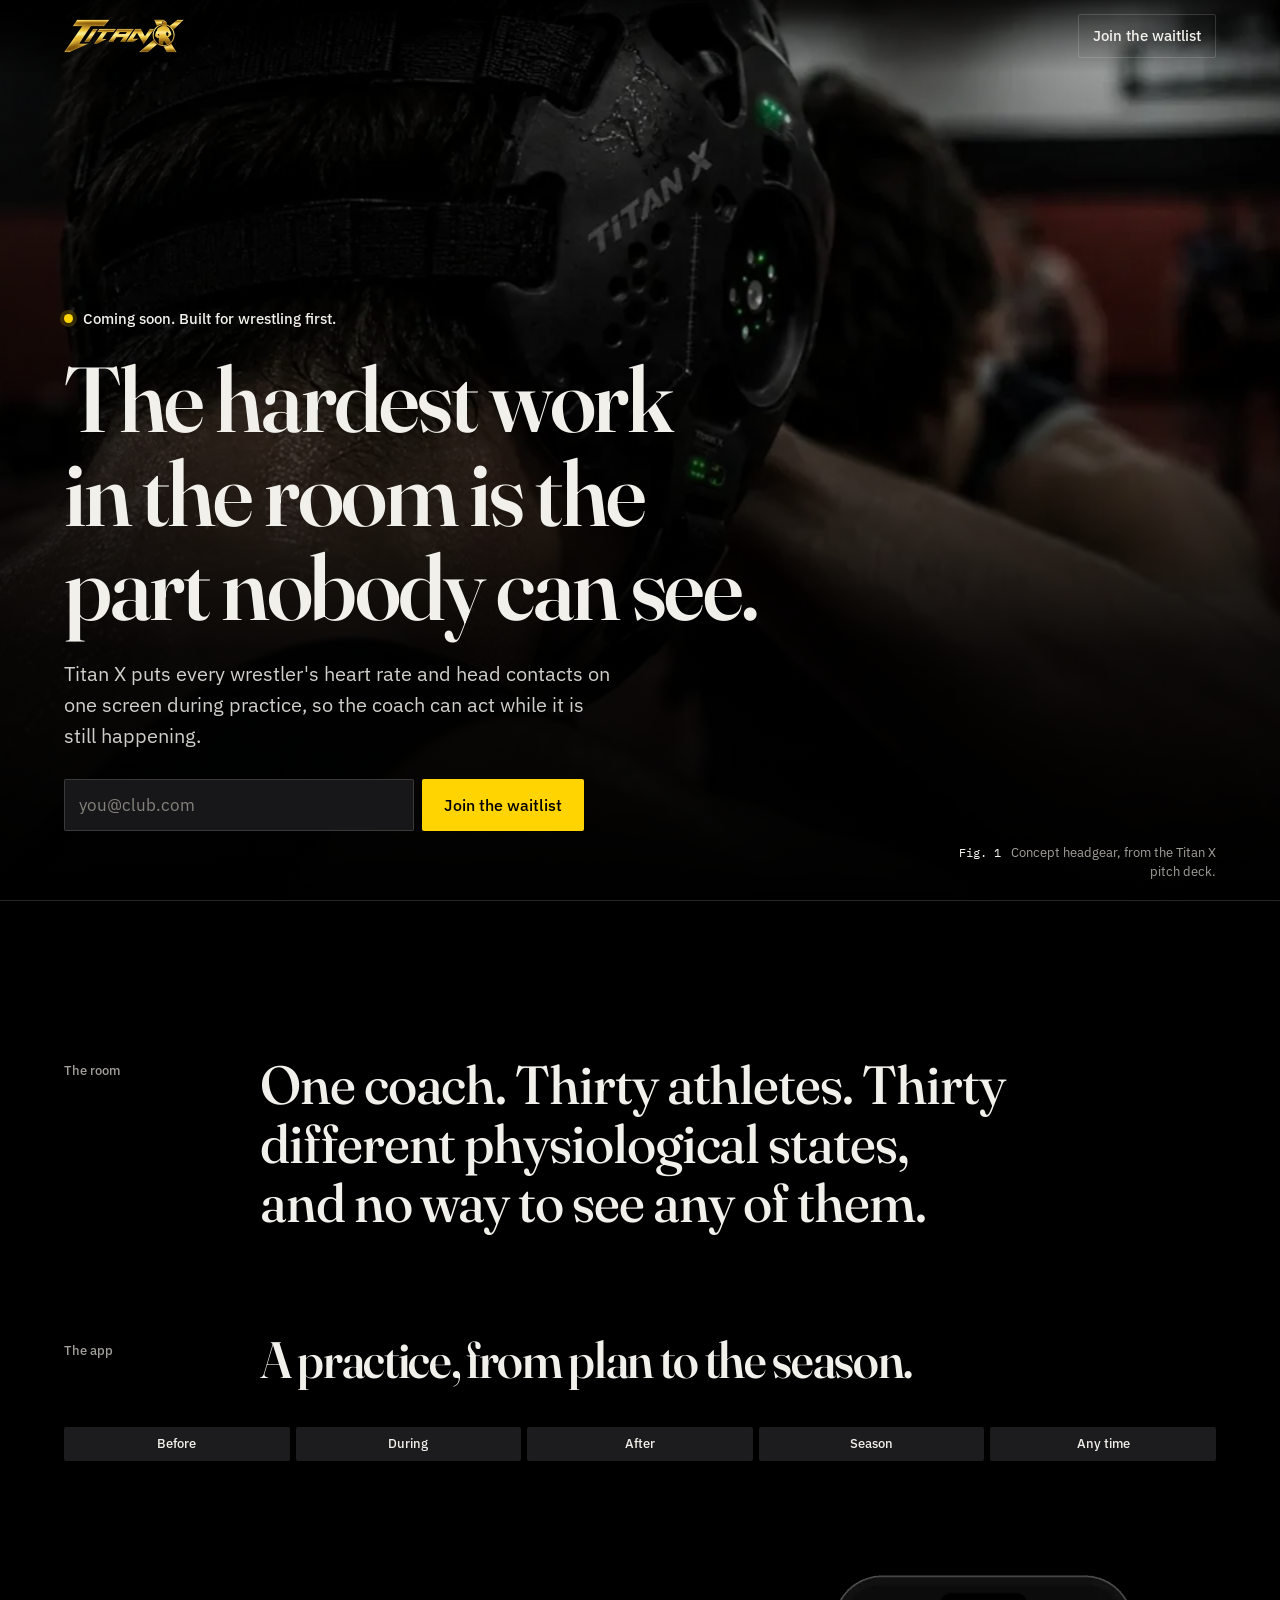
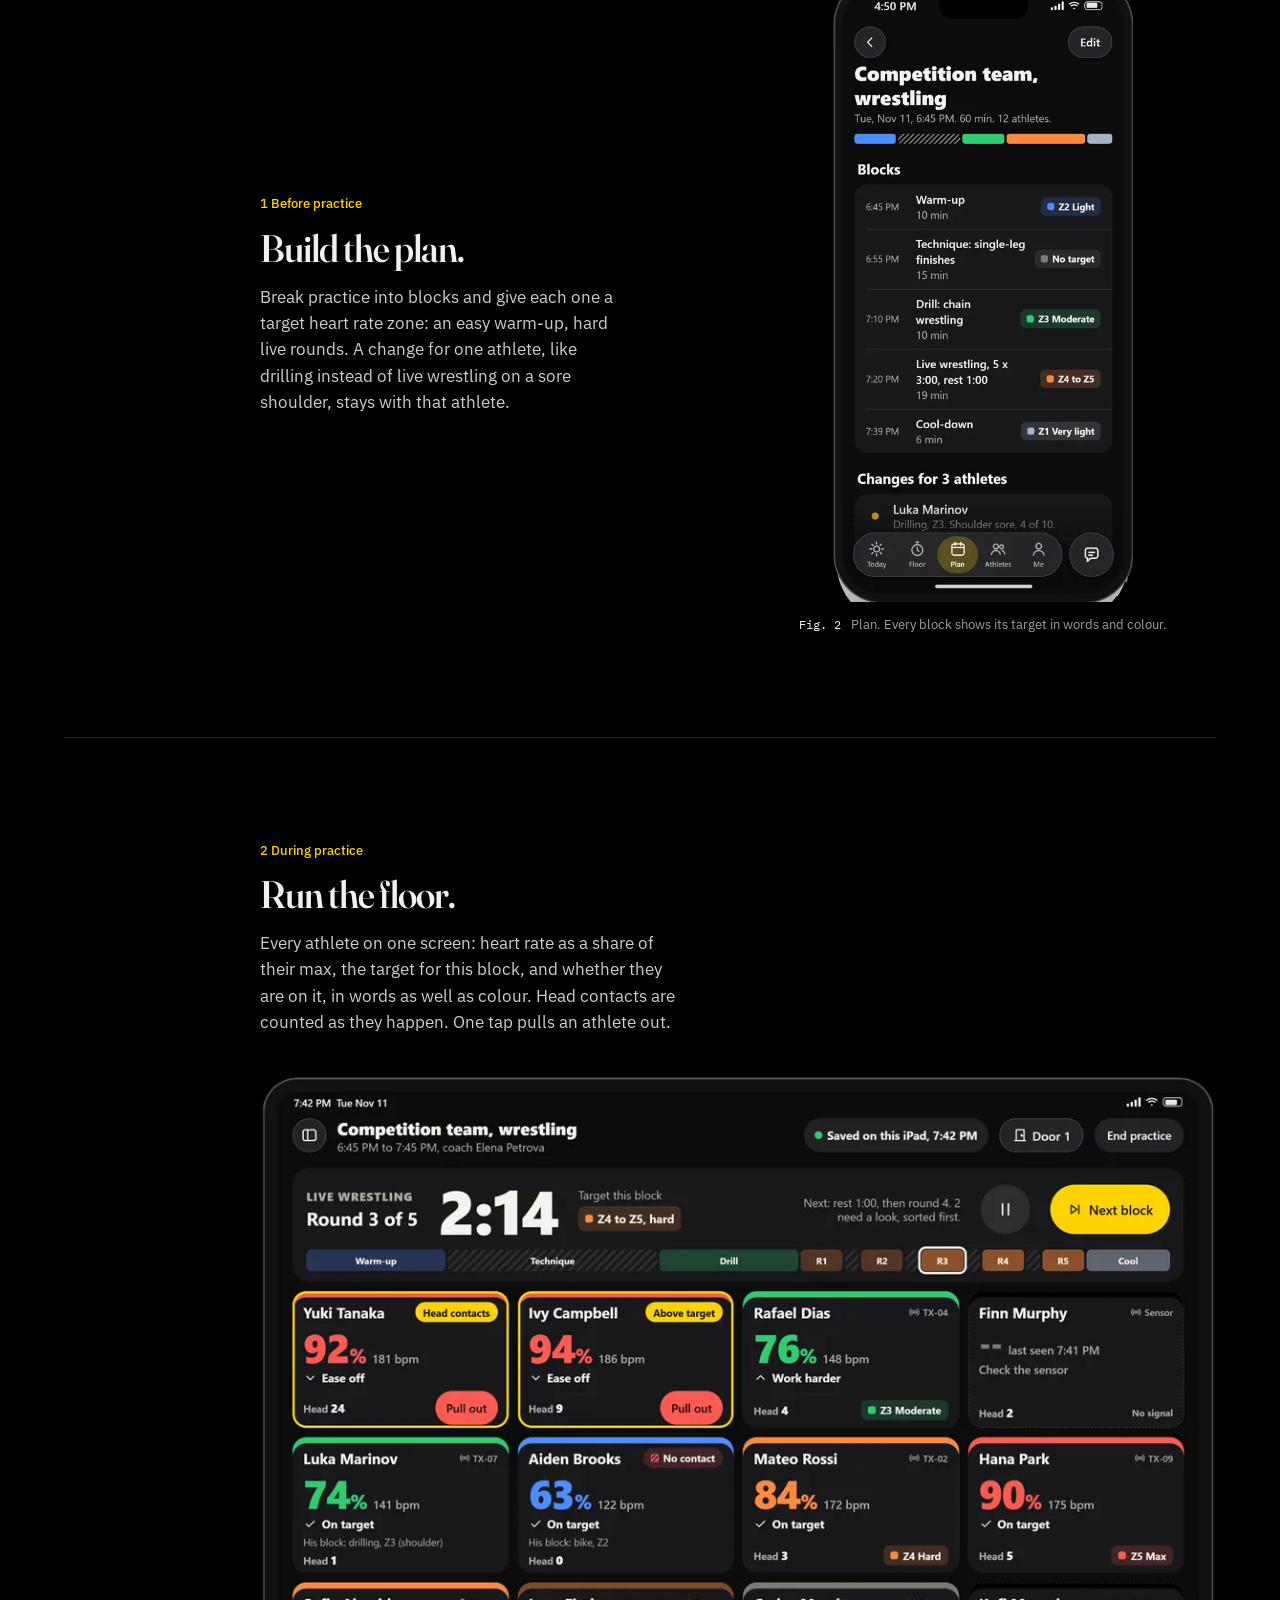
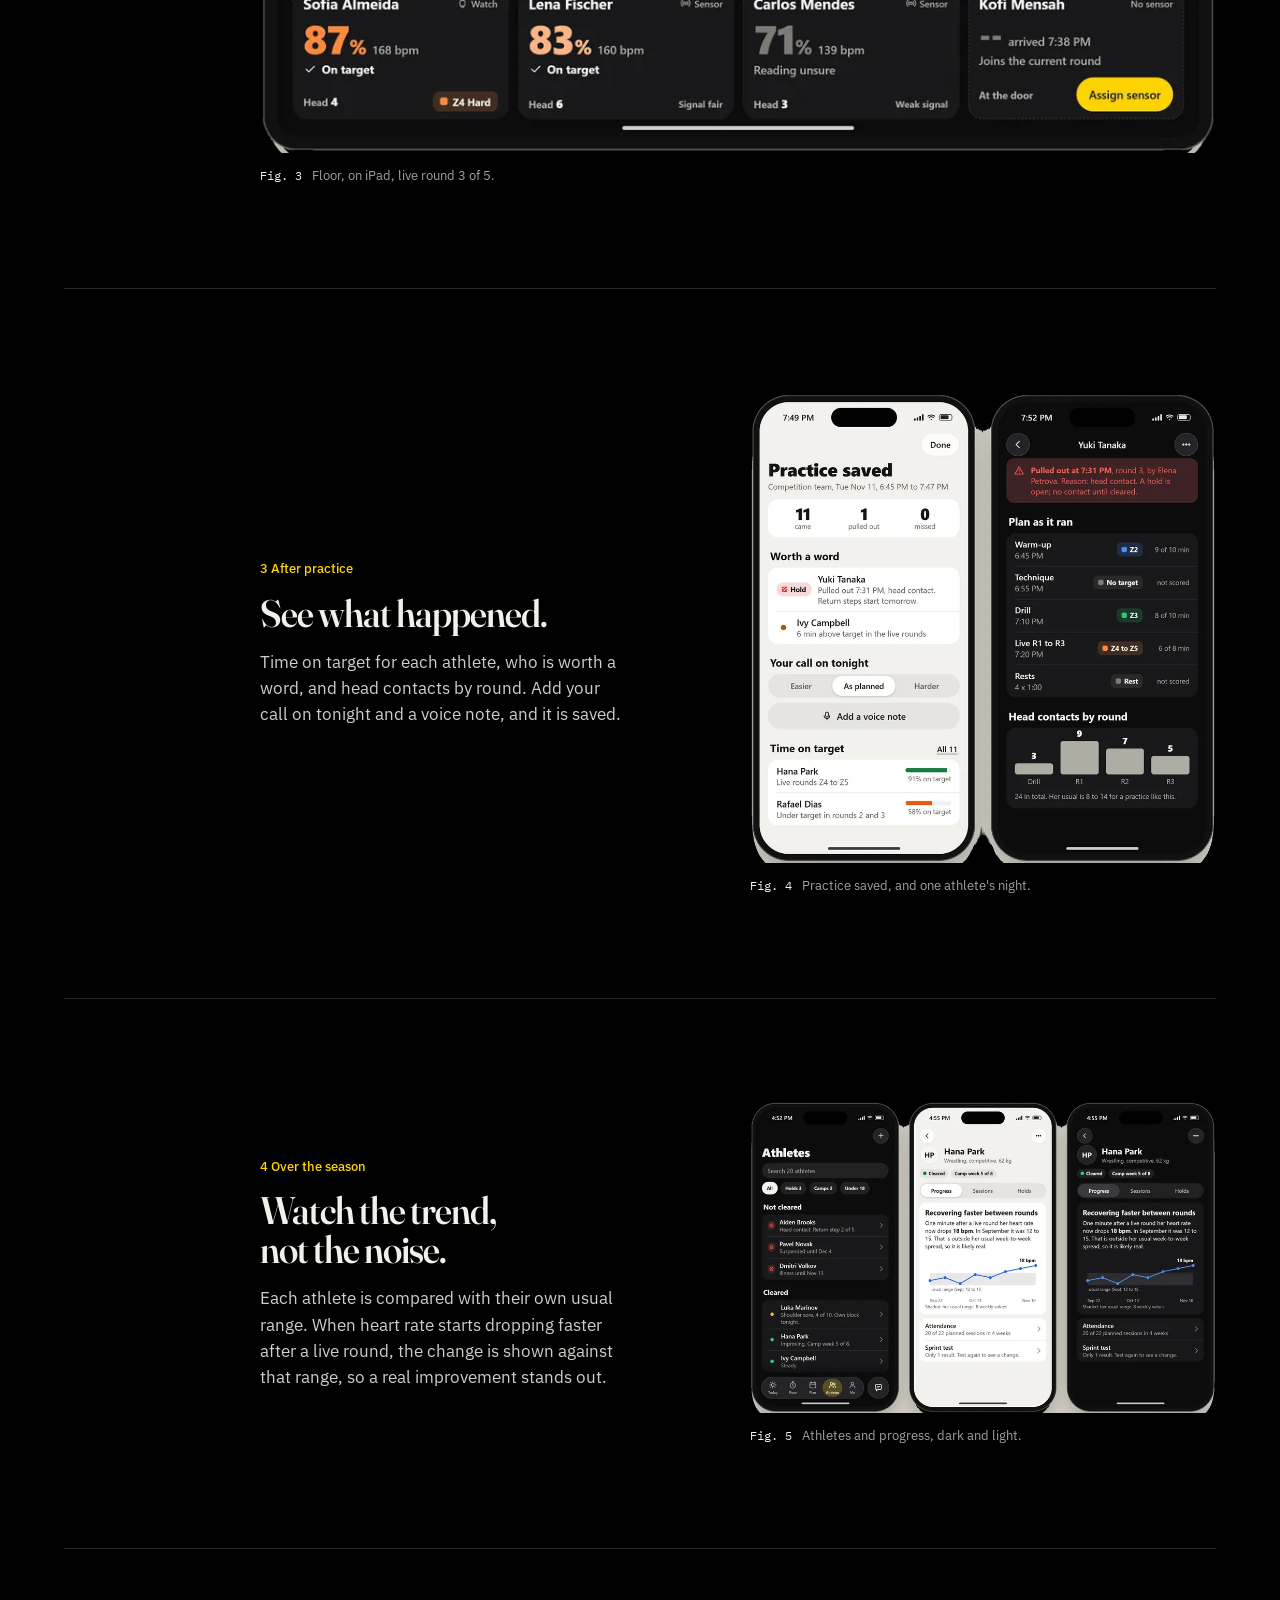
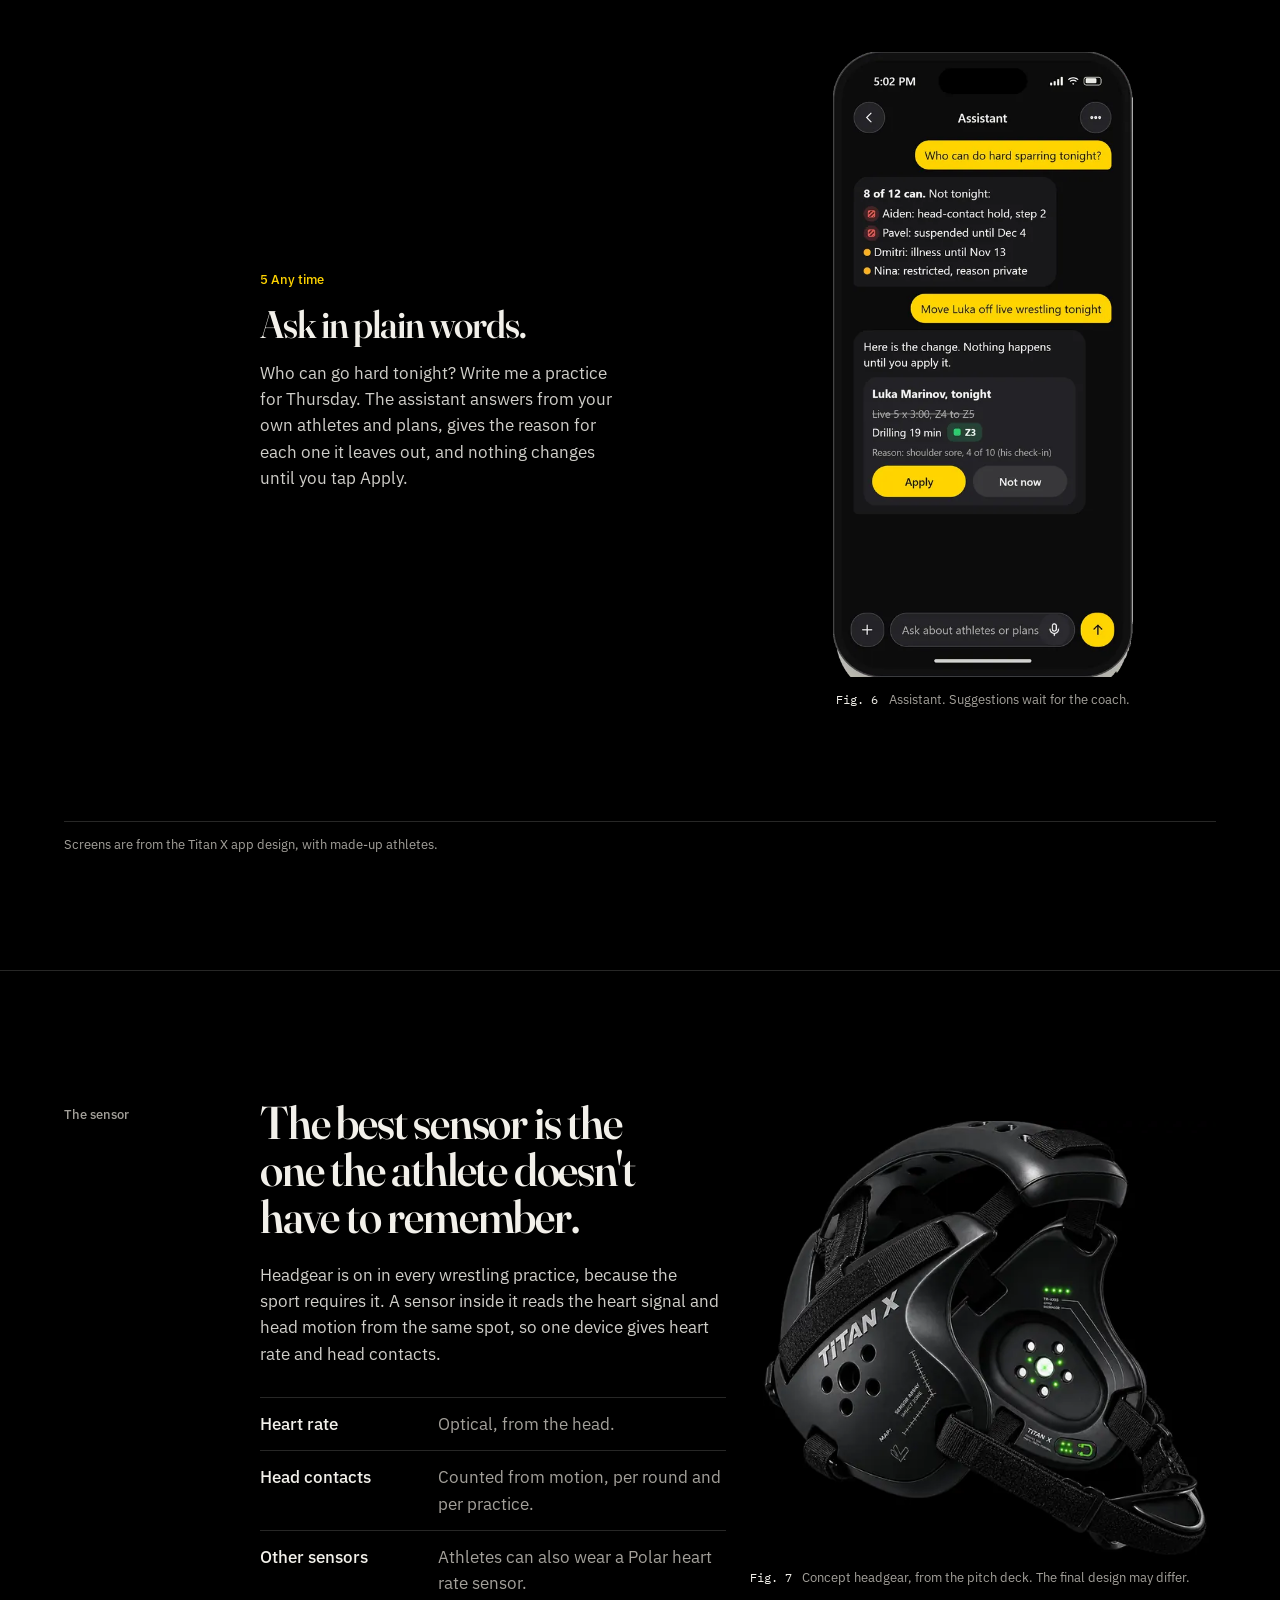
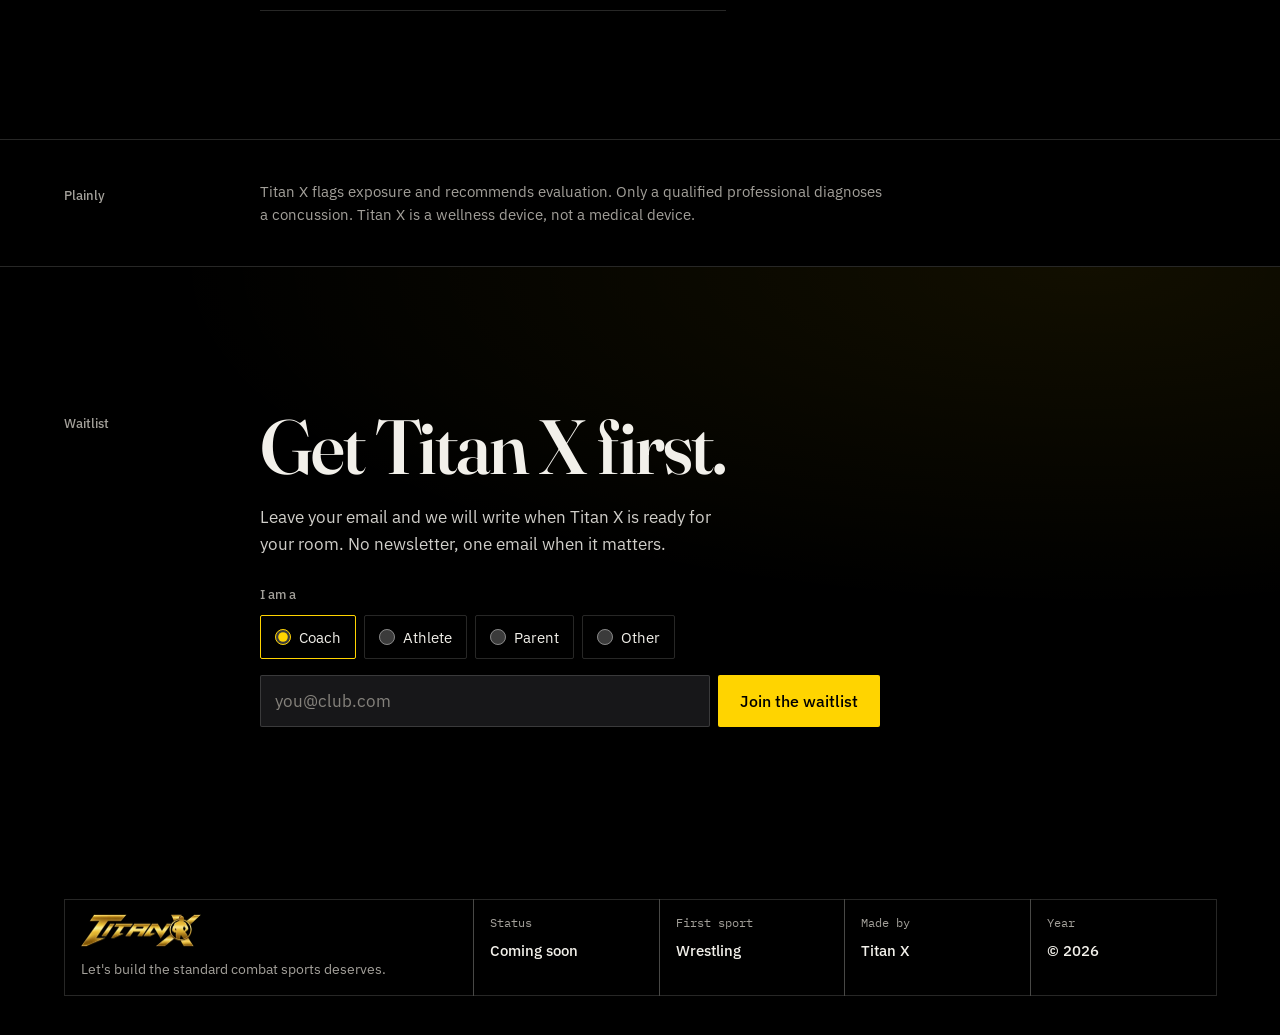
==== index.html @ 062b8fb9 "Titan X coming-soon page, draft for Mo's review Static page for titanxgear.com: deck hero and headli" ====
<!doctype html>
<html lang="en">
<head>
<meta charset="utf-8">
<meta name="viewport" content="width=device-width, initial-scale=1">
<title>Titan X | Coming soon</title>
<meta name="description" content="Titan X puts every wrestler's heart rate and head contacts on one screen during practice, so the coach can act while it is still happening. Coming soon.">
<meta name="theme-color" content="#000000">
<link rel="canonical" href="https://titanxgear.com/">
<meta property="og:type" content="website">
<meta property="og:url" content="https://titanxgear.com/">
<meta property="og:title" content="Titan X | Coming soon">
<meta property="og:description" content="Heart rate and head contacts for every wrestler, live, on the coach's screen. Coming soon.">
<meta property="og:image" content="https://titanxgear.com/img/og.jpg">
<meta name="twitter:card" content="summary_large_image">
<link rel="icon" type="image/png" href="img/logo-180.png">
<link rel="preload" href="fonts/fraunces-opsz.woff2" as="font" type="font/woff2" crossorigin>
<link rel="preload" href="fonts/ibm-plex-sans-latin-400-normal.woff2" as="font" type="font/woff2" crossorigin>
<link rel="preload" as="image" type="image/webp" href="img/deck-hero-1600.webp" imagesrcset="img/deck-hero-960.webp 960w, img/deck-hero-1600.webp 1600w, img/deck-hero-2425.webp 2425w" imagesizes="100vw">
<link rel="stylesheet" href="styles.css">
<script src="main.js" defer></script>
<script src="waitlist.js" defer></script>
</head>
<body>

<a class="skip" href="#waitlist">Skip to the waitlist</a>

<header class="top">
  <a class="brand" href="#top" aria-label="Titan X, back to top">
    <img src="img/logo-240.webp" srcset="img/logo-240.webp 1x, img/logo-480.webp 2x" width="120" height="34" alt="Titan X">
  </a>
  <a class="top-cta" href="#waitlist">Join the waitlist</a>
</header>

<main id="top">

  <!-- Hero: the photo carries it; the headline is the deck's own cover line. -->
  <section class="hero" aria-labelledby="hero-title">
    <picture class="hero-photo">
      <img src="img/deck-hero-1600.webp"
           srcset="img/deck-hero-960.webp 960w, img/deck-hero-1600.webp 1600w, img/deck-hero-2425.webp 2425w"
           sizes="100vw" width="2425" height="1366"
           alt="A wrestler from behind, wearing dark headgear with small green lights, in a practice room.">
    </picture>
    <div class="hero-copy">
      <p class="status"><span class="dot" aria-hidden="true"></span>Coming soon. Built for wrestling first.</p>
      <h1 id="hero-title">The hardest work in the room is the part nobody can see.</h1>
      <p class="lede">Titan X puts every wrestler's heart rate and head contacts on one screen during practice, so the coach can act while it is still happening.</p>
      <form class="wl wl-inline" data-waitlist novalidate>
        <label class="sr" for="hero-email">Email address</label>
        <input id="hero-email" name="email" type="email" autocomplete="email" inputmode="email" placeholder="you@club.com" required>
        <button type="submit">Join the waitlist</button>
        <p class="wl-msg" role="status" aria-live="polite"></p>
      </form>
    </div>
    <p class="fig hero-fig"><span class="fig-n">Fig. 1</span> Concept headgear, from the Titan X pitch deck.</p>
  </section>

  <!-- The problem, in the deck's words. -->
  <section class="problem" aria-label="The problem">
    <p class="margin-note">The room</p>
    <p class="statement">One coach. Thirty athletes. Thirty different physiological states, and no way to see any of them.</p>
  </section>

  <!-- How a practice runs: a real sequence, so it is numbered. The bar fills as you scroll. -->
  <section class="practice" aria-labelledby="practice-title">
    <div class="practice-head">
      <p class="margin-note">The app</p>
      <h2 id="practice-title">A practice, from plan to the season.</h2>
    </div>

    <ol class="blockbar" aria-hidden="true">
      <li data-for="s-plan" data-label="Before"><span>Before</span></li>
      <li data-for="s-floor" data-label="During"><span>During</span></li>
      <li data-for="s-after" data-label="After"><span>After</span></li>
      <li data-for="s-season" data-label="Season"><span>Season</span></li>
      <li data-for="s-ask" data-label="Any time"><span>Any time</span></li>
    </ol>

    <ol class="steps">
      <li class="step" id="s-plan">
        <div class="step-text">
          <p class="step-n">1 Before practice</p>
          <h3>Build the plan.</h3>
          <p>Break practice into blocks and give each one a target heart rate zone: an easy warm-up, hard live rounds. A change for one athlete, like drilling instead of live wrestling on a sore shoulder, stays with that athlete.</p>
        </div>
        <figure class="step-fig phone">
          <img src="img/app-plan-480.webp" srcset="img/app-plan-480.webp 480w, img/app-plan-900.webp 900w" sizes="(min-width: 900px) 300px, 62vw" width="900" height="1880" loading="lazy" alt="Phone screen: a wrestling practice split into warm-up, technique, drill, live wrestling and cool-down, each with a target zone.">
          <figcaption class="fig"><span class="fig-n">Fig. 2</span> Plan. Every block shows its target in words and colour.</figcaption>
        </figure>
      </li>

      <li class="step step-wide" id="s-floor">
        <div class="step-text">
          <p class="step-n">2 During practice</p>
          <h3>Run the floor.</h3>
          <p>Every athlete on one screen: heart rate as a share of their max, the target for this block, and whether they are on it, in words as well as colour. Head contacts are counted as they happen. One tap pulls an athlete out.</p>
        </div>
        <figure class="step-fig tablet">
          <img src="img/app-floor-1000.webp" srcset="img/app-floor-560.webp 560w, img/app-floor-1000.webp 1000w, img/app-floor-1600.webp 1600w" sizes="(min-width: 1200px) 860px, 92vw" width="1600" height="1135" loading="lazy" alt="iPad screen during live round 3 of 5: twelve athlete tiles, each with heart rate percentage, beats per minute, a target status and a head contact count.">
          <figcaption class="fig"><span class="fig-n">Fig. 3</span> Floor, on iPad, live round 3 of 5.</figcaption>
        </figure>
      </li>

      <li class="step" id="s-after">
        <div class="step-text">
          <p class="step-n">3 After practice</p>
          <h3>See what happened.</h3>
          <p>Time on target for each athlete, who is worth a word, and head contacts by round. Add your call on tonight and a voice note, and it is saved.</p>
        </div>
        <figure class="step-fig phone-pair">
          <img src="img/app-after-480.webp" srcset="img/app-after-480.webp 480w, img/app-after-900.webp 900w" sizes="(min-width: 900px) 520px, 92vw" width="900" height="910" loading="lazy" alt="Two phone screens: a practice summary with attendance and time on target, and one athlete's plan as it ran with head contacts by round.">
          <figcaption class="fig"><span class="fig-n">Fig. 4</span> Practice saved, and one athlete's night.</figcaption>
        </figure>
      </li>

      <li class="step" id="s-season">
        <div class="step-text">
          <p class="step-n">4 Over the season</p>
          <h3>Watch the trend, not the noise.</h3>
          <p>Each athlete is compared with their own usual range. When heart rate starts dropping faster after a live round, the change is shown against that range, so a real improvement stands out.</p>
        </div>
        <figure class="step-fig phone-trio">
          <img src="img/app-progress-900.webp" srcset="img/app-progress-480.webp 480w, img/app-progress-900.webp 900w" sizes="(min-width: 900px) 600px, 92vw" width="900" height="602" loading="lazy" alt="Three phone screens: the athlete list sorted by cleared status, and one athlete's progress chart of heart rate recovery against her usual range.">
          <figcaption class="fig"><span class="fig-n">Fig. 5</span> Athletes and progress, dark and light.</figcaption>
        </figure>
      </li>

      <li class="step" id="s-ask">
        <div class="step-text">
          <p class="step-n">5 Any time</p>
          <h3>Ask in plain words.</h3>
          <p>Who can go hard tonight? Write me a practice for Thursday. The assistant answers from your own athletes and plans, gives the reason for each one it leaves out, and nothing changes until you tap Apply.</p>
        </div>
        <figure class="step-fig phone">
          <img src="img/app-assistant-480.webp" srcset="img/app-assistant-480.webp 480w, img/app-assistant-900.webp 900w" sizes="(min-width: 900px) 300px, 62vw" width="900" height="1877" loading="lazy" alt="Phone screen: a coach asks who can do hard sparring tonight; the assistant lists who cannot and why, then proposes moving one athlete to drilling with Apply and Not now buttons.">
          <figcaption class="fig"><span class="fig-n">Fig. 6</span> Assistant. Suggestions wait for the coach.</figcaption>
        </figure>
      </li>
    </ol>
    <p class="fig fig-note">Screens are from the Titan X app design, with made-up athletes.</p>
  </section>

  <!-- Hardware -->
  <section class="gear" aria-labelledby="gear-title">
    <p class="margin-note">The sensor</p>
    <div class="gear-text">
      <h2 id="gear-title">The best sensor is the one the athlete doesn't have to remember.</h2>
      <p>Headgear is on in every wrestling practice, because the sport requires it. A sensor inside it reads the heart signal and head motion from the same spot, so one device gives heart rate and head contacts.</p>
      <dl class="spec">
        <div><dt>Heart rate</dt><dd>Optical, from the head.</dd></div>
        <div><dt>Head contacts</dt><dd>Counted from motion, per round and per practice.</dd></div>
        <div><dt>Other sensors</dt><dd>Athletes can also wear a Polar heart rate sensor.</dd></div>
      </dl>
    </div>
    <figure class="gear-fig">
      <img src="img/deck-headgear-1091.webp" srcset="img/deck-headgear-600.webp 600w, img/deck-headgear-1091.webp 1091w" sizes="(min-width: 900px) 520px, 92vw" width="1091" height="1021" loading="lazy" alt="Render of black wrestling headgear marked Titan X, with a round sensor window and green lights over the ear.">
      <figcaption class="fig"><span class="fig-n">Fig. 7</span> Concept headgear, from the pitch deck. The final design may differ.</figcaption>
    </figure>
  </section>

  <!-- Plain statement of what it is and is not (deck wording plus D26). -->
  <section class="care" aria-label="What Titan X is and is not">
    <p class="margin-note">Plainly</p>
    <p>Titan X flags exposure and recommends evaluation. Only a qualified professional diagnoses a concussion. Titan X is a wellness device, not a medical device.</p>
  </section>

  <!-- Waitlist -->
  <section class="join" id="waitlist" aria-labelledby="join-title">
    <p class="margin-note">Waitlist</p>
    <div class="join-body">
      <h2 id="join-title">Get Titan X first.</h2>
      <p>Leave your email and we will write when Titan X is ready for your room. No newsletter, one email when it matters.</p>
      <form class="wl wl-full" data-waitlist novalidate>
        <fieldset class="roles">
          <legend>I am a</legend>
          <label><input type="radio" name="role" value="coach" checked> Coach</label>
          <label><input type="radio" name="role" value="athlete"> Athlete</label>
          <label><input type="radio" name="role" value="parent"> Parent</label>
          <label><input type="radio" name="role" value="other"> Other</label>
        </fieldset>
        <div class="wl-row">
          <label class="sr" for="join-email">Email address</label>
          <input id="join-email" name="email" type="email" autocomplete="email" inputmode="email" placeholder="you@club.com" required>
          <button type="submit">Join the waitlist</button>
        </div>
        <p class="wl-msg" role="status" aria-live="polite"></p>
      </form>
    </div>
  </section>

</main>

<!-- Footer drawn as a title block, the way Mo closes his own sites. -->
<footer class="titleblock">
  <div class="tb-cell tb-name">
    <img src="img/logo-240.webp" width="120" height="34" alt="Titan X" loading="lazy">
    <p>Let's build the standard combat sports deserves.</p>
  </div>
  <div class="tb-cell"><span class="tb-k">Status</span><span class="tb-v">Coming soon</span></div>
  <div class="tb-cell"><span class="tb-k">First sport</span><span class="tb-v">Wrestling</span></div>
  <div class="tb-cell"><span class="tb-k">Made by</span><span class="tb-v">Titan X</span></div>
  <div class="tb-cell"><span class="tb-k">Year</span><span class="tb-v">&copy; 2026</span></div>
</footer>

</body>
</html>
---- styles.css ----
/* Titan X coming-soon page.
   Brand colours come from the product itself: black and Titan yellow, as in the deck and the coach app.
   Type and structure come from Mo's portfolio system: Fraunces semibold headlines, IBM Plex Sans text,
   Plex Mono only for figure numbers and title-block keys, hairlines instead of cards, 2 px corners,
   numbered figures with captions, a title-block footer. Motion only where the reader's scroll causes it. */

@font-face { font-family: "Fraunces"; src: url("fonts/fraunces-opsz.woff2") format("woff2"); font-weight: 100 900; font-display: swap; }
@font-face { font-family: "Plex Sans"; src: url("fonts/ibm-plex-sans-latin-400-normal.woff2") format("woff2"); font-weight: 400; font-display: swap; }
@font-face { font-family: "Plex Sans"; src: url("fonts/ibm-plex-sans-latin-500-normal.woff2") format("woff2"); font-weight: 500; font-display: swap; }
@font-face { font-family: "Plex Mono"; src: url("fonts/ibm-plex-mono-latin-400-normal.woff2") format("woff2"); font-weight: 400; font-display: swap; }

:root {
  --black: #000000;      /* page: true black, as the app's dark mode */
  --plate: #1c1c1e;      /* raised surfaces: the app's dark card */
  --chalk: #f2f0ea;      /* text: the app's light ground */
  --ash: #a3a09a;        /* secondary text, 8:1 on black */
  --line: rgba(242, 240, 234, 0.16);
  --gold: #ffd400;       /* the one action colour: Titan yellow from the app */
  --gold-ink: #000000;
  --bad: #ff6b5b;

  --serif: "Fraunces", Georgia, "Times New Roman", serif;
  --sans: "Plex Sans", system-ui, -apple-system, "Segoe UI", sans-serif;
  --mono: "Plex Mono", ui-monospace, Consolas, monospace;

  --margin: clamp(16px, 5vw, 72px);
  --gutter: 24px;
  --max: 1440px;
  --radius: 2px;
  color-scheme: dark;
}

*, *::before, *::after { box-sizing: border-box; }
html { -webkit-text-size-adjust: 100%; scroll-behavior: smooth; scroll-padding-top: 72px; }
@media (prefers-reduced-motion: reduce) { html { scroll-behavior: auto; } }
body {
  margin: 0; background: var(--black); color: var(--chalk);
  font: 400 17px/1.55 var(--sans);
  font-feature-settings: "kern", "liga";
  overflow-x: hidden;
}
img { display: block; max-width: 100%; height: auto; }
a { color: inherit; }
h1, h2, h3 {
  font-family: var(--serif); font-weight: 560; font-variation-settings: "opsz" 96;
  letter-spacing: -0.026em; line-height: 1.02; margin: 0; text-wrap: balance;
}
p { margin: 0; text-wrap: pretty; }
:focus-visible { outline: 2px solid var(--gold); outline-offset: 3px; }

.sr { position: absolute; width: 1px; height: 1px; overflow: hidden; clip: rect(0 0 0 0); white-space: nowrap; }
.skip { position: absolute; left: 12px; top: -60px; z-index: 50; background: var(--gold); color: var(--gold-ink); padding: 10px 14px; border-radius: var(--radius); }
.skip:focus { top: 12px; }

/* Figure numbers and captions, as on Mo's sheets. */
.fig { font-size: 13px; line-height: 1.45; color: var(--ash); }
.fig-n { font-family: var(--mono); font-size: 12px; color: var(--chalk); margin-right: 0.6em; }

/* Notes hang in the left margin on wide screens, fold above the content on phones. */
.margin-note { font-size: 13px; font-weight: 500; color: var(--ash); padding-top: 0.5em; }

/* ---------- Header ---------- */
.top {
  position: fixed; inset: 0 0 auto 0; z-index: 20;
  display: flex; align-items: center; justify-content: space-between;
  padding: 14px var(--margin);
  background: linear-gradient(to bottom, rgba(0,0,0,.72), rgba(0,0,0,0));
}
.top.solid { background: rgba(0,0,0,.92); border-bottom: 1px solid var(--line); }
.brand img { width: 120px; height: auto; }
.top-cta {
  font-size: 15px; font-weight: 500; text-decoration: none;
  padding: 9px 14px; border: 1px solid var(--line); border-radius: var(--radius);
  min-height: 44px; display: inline-flex; align-items: center;
}
.top-cta:hover { border-color: var(--gold); }

/* ---------- Hero ---------- */
.hero {
  position: relative; min-height: 100svh;
  display: grid; align-items: end;
  padding: 120px var(--margin) 40px;
  isolation: isolate;
}
.hero-photo { position: absolute; inset: 0; z-index: -1; }
.hero-photo img { width: 100%; height: 100%; object-fit: cover; object-position: 58% 30%; }
.hero-photo::after {
  content: ""; position: absolute; inset: 0;
  background:
    linear-gradient(to top, #000 0%, rgba(0,0,0,.88) 28%, rgba(0,0,0,.25) 62%, rgba(0,0,0,.35) 100%),
    linear-gradient(to right, rgba(0,0,0,.55), rgba(0,0,0,0) 60%);
}
.hero-copy { max-width: 900px; }
.status { display: flex; align-items: center; gap: 10px; font-size: 15px; font-weight: 500; margin-bottom: 22px; }
.dot { width: 9px; height: 9px; border-radius: 50%; background: var(--gold); box-shadow: 0 0 0 4px rgba(255,212,0,.18); }
.hero h1 { font-size: clamp(42px, 7.2vw, 108px); max-width: 15ch; }
.lede { font-size: clamp(17px, 1.6vw, 20px); color: var(--chalk); opacity: .86; max-width: 46ch; margin-top: 24px; }
.hero-fig { position: absolute; right: var(--margin); bottom: 18px; max-width: 34ch; text-align: right; }

/* ---------- Waitlist forms ---------- */
.wl { margin-top: 28px; }
.wl input[type="email"] {
  font: inherit; color: var(--chalk); background: rgba(28,28,30,.85);
  border: 1px solid var(--line); border-radius: var(--radius);
  padding: 0 14px; min-height: 52px; width: 100%;
}
.wl input[type="email"]::placeholder { color: #85827c; }
.wl input[type="email"]:focus { border-color: var(--gold); outline: none; box-shadow: 0 0 0 2px rgba(255,212,0,.35); }
.wl input[aria-invalid="true"] { border-color: var(--bad); }
.wl button {
  font: 500 16px/1 var(--sans); color: var(--gold-ink); background: var(--gold);
  border: 0; border-radius: var(--radius); min-height: 52px; padding: 0 22px; cursor: pointer; white-space: nowrap;
}
.wl button:hover { background: #ffe14d; }
.wl button[disabled] { opacity: .6; cursor: progress; }
.wl-inline { display: grid; grid-template-columns: minmax(0, 1fr) auto; gap: 8px; max-width: 520px; }
.wl-msg { grid-column: 1 / -1; font-size: 14px; min-height: 1.5em; color: var(--ash); }
.wl-msg.ok { color: var(--chalk); }
.wl-msg.err { color: var(--bad); }

/* ---------- Shared section frame: 12 columns, margin in columns 1 to 2 ---------- */
.problem, .practice-head, .gear, .care, .join {
  display: grid; grid-template-columns: repeat(12, minmax(0, 1fr)); column-gap: var(--gutter);
  max-width: var(--max); margin-inline: auto; padding-inline: var(--margin);
}
.problem > .margin-note, .practice-head > .margin-note, .gear > .margin-note, .care > .margin-note, .join > .margin-note { grid-column: 1 / 3; }

.problem { padding-block: clamp(80px, 12vw, 160px) clamp(56px, 8vw, 110px); border-top: 1px solid var(--line); }
.statement {
  grid-column: 3 / 12; font-family: var(--serif); font-weight: 480; font-variation-settings: "opsz" 72;
  font-size: clamp(30px, 4.2vw, 60px); line-height: 1.1; letter-spacing: -0.02em; text-wrap: balance;
}

/* ---------- Practice: the sequence ---------- */
.practice { padding-bottom: clamp(60px, 9vw, 120px); }
.practice-head { padding-block: 0 28px; }
.practice-head h2 { grid-column: 3 / 11; font-size: clamp(32px, 4vw, 56px); }

/* The block bar mirrors the app's practice timeline. It fills as the reader scrolls. */
.blockbar {
  position: sticky; top: 62px; z-index: 10;
  list-style: none; margin: 0 auto; padding: 12px var(--margin);
  max-width: var(--max);
  display: grid; grid-template-columns: repeat(5, minmax(0, 1fr)); gap: 6px;
  background: rgba(0,0,0,.9); backdrop-filter: blur(6px);
}
.blockbar li { position: relative; height: 34px; border-radius: var(--radius); background: var(--plate); overflow: hidden; }
.blockbar li::before { /* fill, width set from scroll by main.js */
  content: ""; position: absolute; inset: 0; transform-origin: left; transform: scaleX(var(--fill, 0));
  background: rgba(242,240,234,.22);
}
.blockbar li.on::before { background: var(--gold); }
.blockbar span { position: relative; display: grid; place-items: center; height: 100%; font-size: 13px; font-weight: 500; color: var(--chalk); }
/* A black copy of the label is clipped to the filled part, so the text reads on both halves. */
.blockbar li.on::after {
  content: attr(data-label); position: absolute; inset: 0; display: grid; place-items: center;
  font-size: 13px; font-weight: 500; color: var(--gold-ink);
  clip-path: inset(0 calc((1 - var(--fill, 0)) * 100%) 0 0);
}

.steps { list-style: none; margin: 0 auto; padding: 0 var(--margin); max-width: var(--max); }
.step {
  display: grid; grid-template-columns: repeat(12, minmax(0, 1fr)); column-gap: var(--gutter);
  align-items: center; padding-block: clamp(56px, 8vw, 110px); border-top: 1px solid var(--line);
}
.step:first-child { border-top: 0; }
.step-text { grid-column: 3 / 7; }
.step-fig { grid-column: 8 / 13; margin: 0; }
.step-n { font-size: 13px; font-weight: 500; color: var(--gold); margin-bottom: 14px; }
.step h3 { font-size: clamp(28px, 3vw, 44px); margin-bottom: 16px; }
.step-text p:not(.step-n) { color: var(--chalk); opacity: .86; max-width: 42ch; }
.step-fig .fig { margin-top: 14px; }
.step-fig.phone img { width: min(300px, 62vw); margin-inline: auto; }
.step-fig.phone .fig { text-align: center; }
.step-wide .step-text { grid-column: 3 / 9; }
.step-wide .step-fig { grid-column: 3 / 13; margin-top: 40px; }
.fig-note { max-width: var(--max); margin: 8px auto 0; padding-inline: var(--margin); }
.fig-note::before { content: ""; display: block; height: 1px; background: var(--line); margin-bottom: 14px; }

/* ---------- Sensor ---------- */
.gear { align-items: center; padding-block: clamp(70px, 10vw, 140px); border-top: 1px solid var(--line); }
.gear > .margin-note { align-self: start; }
.gear-text { grid-column: 3 / 8; }
.gear-text h2 { font-size: clamp(30px, 3.6vw, 52px); margin-bottom: 22px; }
.gear-text > p { opacity: .86; max-width: 46ch; }
.gear-fig { grid-column: 8 / 13; margin: 0; }
.gear-fig img { border-radius: var(--radius); }
.gear-fig .fig { margin-top: 12px; }
.spec { margin: 30px 0 0; border-top: 1px solid var(--line); }
.spec div { display: grid; grid-template-columns: 9.5em 1fr; gap: 16px; padding: 13px 0; border-bottom: 1px solid var(--line); }
.spec dt { font-weight: 500; }
.spec dd { margin: 0; color: var(--ash); }

/* ---------- Plain statement ---------- */
.care { padding-block: 40px; border-top: 1px solid var(--line); }
.care > p:not(.margin-note) { grid-column: 3 / 10; font-size: 15px; color: var(--ash); max-width: 70ch; }

/* ---------- Waitlist section ---------- */
.join { padding-block: clamp(80px, 11vw, 150px); border-top: 1px solid var(--line); background: radial-gradient(120% 90% at 85% 0%, rgba(255,212,0,.07), rgba(0,0,0,0) 60%); }
.join-body { grid-column: 3 / 10; }
.join h2 { font-size: clamp(40px, 6vw, 88px); margin-bottom: 18px; }
.join-body > p { opacity: .86; max-width: 48ch; }
.wl-full { max-width: 620px; }
.wl-row { display: grid; grid-template-columns: minmax(0, 1fr) auto; gap: 8px; }
.wl-full .wl-msg { margin-top: 10px; }
.roles { border: 0; padding: 0; margin: 0 0 16px; display: flex; flex-wrap: wrap; gap: 8px; }
.roles legend { font-size: 13px; font-weight: 500; color: var(--ash); margin-bottom: 10px; padding: 0; }
.roles label {
  display: inline-flex; align-items: center; gap: 8px; min-height: 44px; padding: 0 14px;
  border: 1px solid var(--line); border-radius: var(--radius); cursor: pointer; font-size: 15px;
}
.roles input { accent-color: var(--gold); width: 16px; height: 16px; margin: 0; }
.roles label:has(input:checked) { border-color: var(--gold); }
.roles label:has(input:focus-visible) { outline: 2px solid var(--gold); outline-offset: 2px; }

/* ---------- Footer: title block ---------- */
.titleblock {
  max-width: var(--max); margin: 0 auto; padding: 0 var(--margin) 40px;
  display: grid; grid-template-columns: 2.2fr repeat(4, 1fr);
}
.tb-cell { border: 1px solid var(--line); margin: 0 -1px -1px 0; padding: 14px 16px; display: flex; flex-direction: column; gap: 6px; min-height: 84px; }
.tb-name { gap: 12px; }
.tb-name p { font-size: 14px; color: var(--ash); }
.tb-k { font-family: var(--mono); font-size: 12px; color: var(--ash); }
.tb-v { font-size: 15px; font-weight: 500; }

/* ---------- Tablet and phone ---------- */
@media (max-width: 900px) {
  .problem, .practice-head, .gear, .care, .join, .step { grid-template-columns: minmax(0, 1fr); }
  .problem > *, .practice-head > *, .gear > *, .care > *, .join > *, .step > *,
  .step-wide .step-text, .step-wide .step-fig { grid-column: 1 / -1 !important; }
  .margin-note { padding-top: 0; margin-bottom: 14px; }
  .step-fig { margin-top: 36px; }
  .gear-fig { margin-top: 40px; }
  .hero-fig { position: static; text-align: left; margin-top: 28px; max-width: none; }
  .hero { align-content: end; }
  .titleblock { grid-template-columns: 1fr 1fr; }
  .tb-name { grid-column: 1 / -1; }
}
@media (max-width: 520px) {
  body { font-size: 16px; }
  .wl-inline, .wl-row { grid-template-columns: minmax(0, 1fr); }
  .wl button { width: 100%; }
  .blockbar { top: 60px; gap: 4px; padding-block: 10px; }
  .blockbar span, .blockbar li.on::after { font-size: 11.5px; }
  .spec div { grid-template-columns: 1fr; gap: 2px; }
  .top-cta { font-size: 14px; padding: 8px 12px; }
}
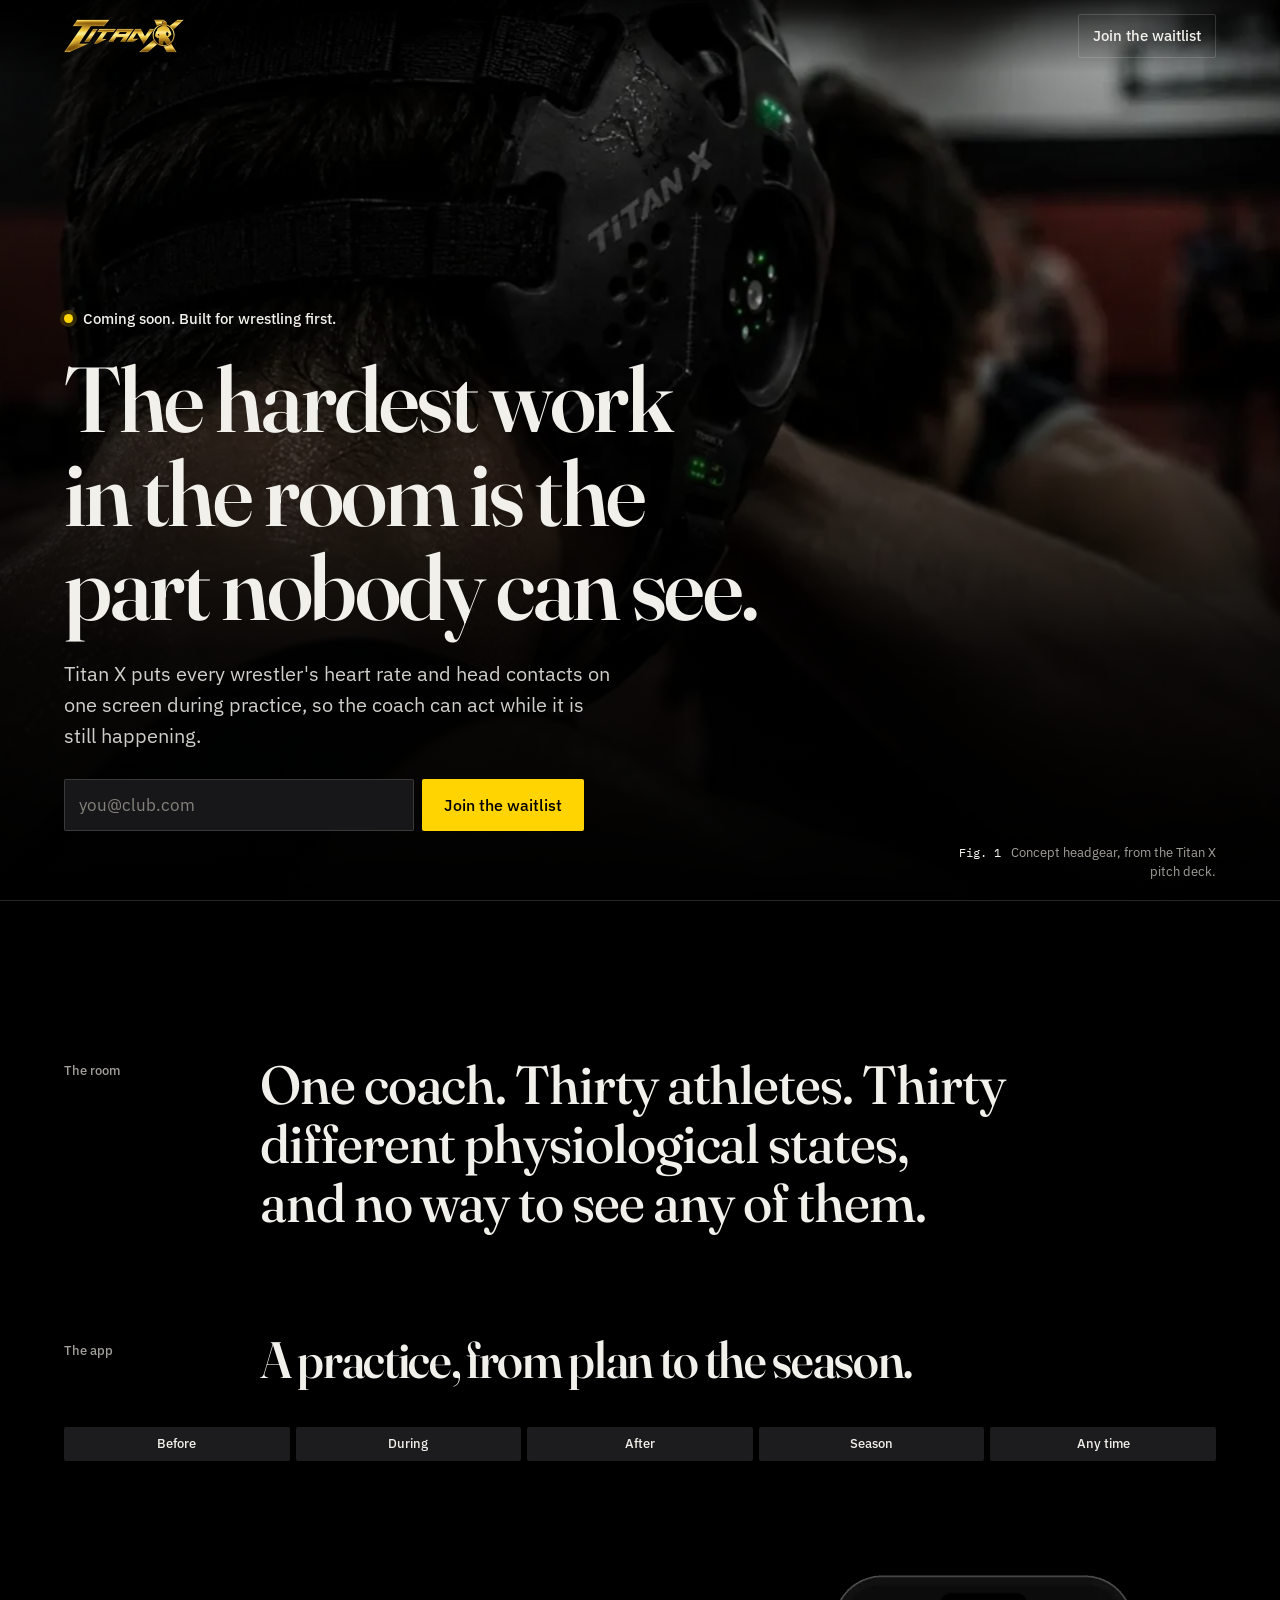
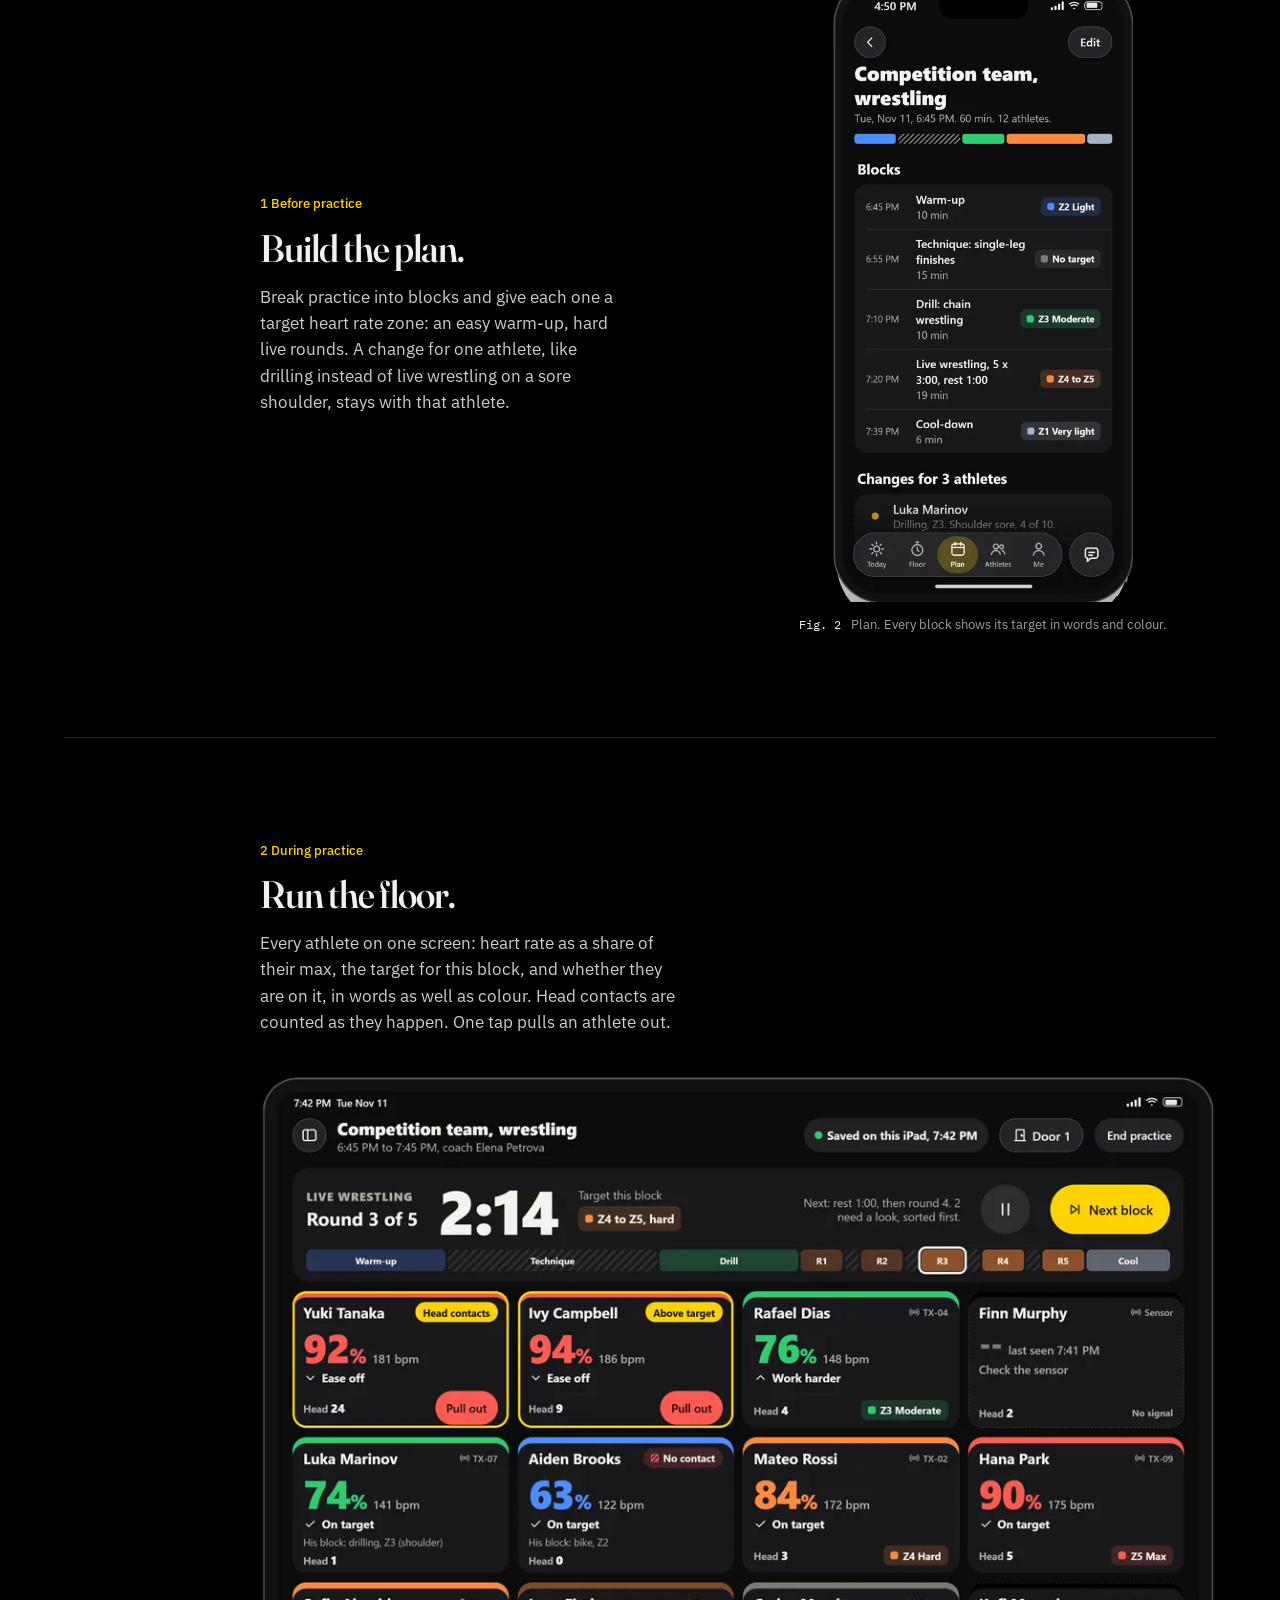
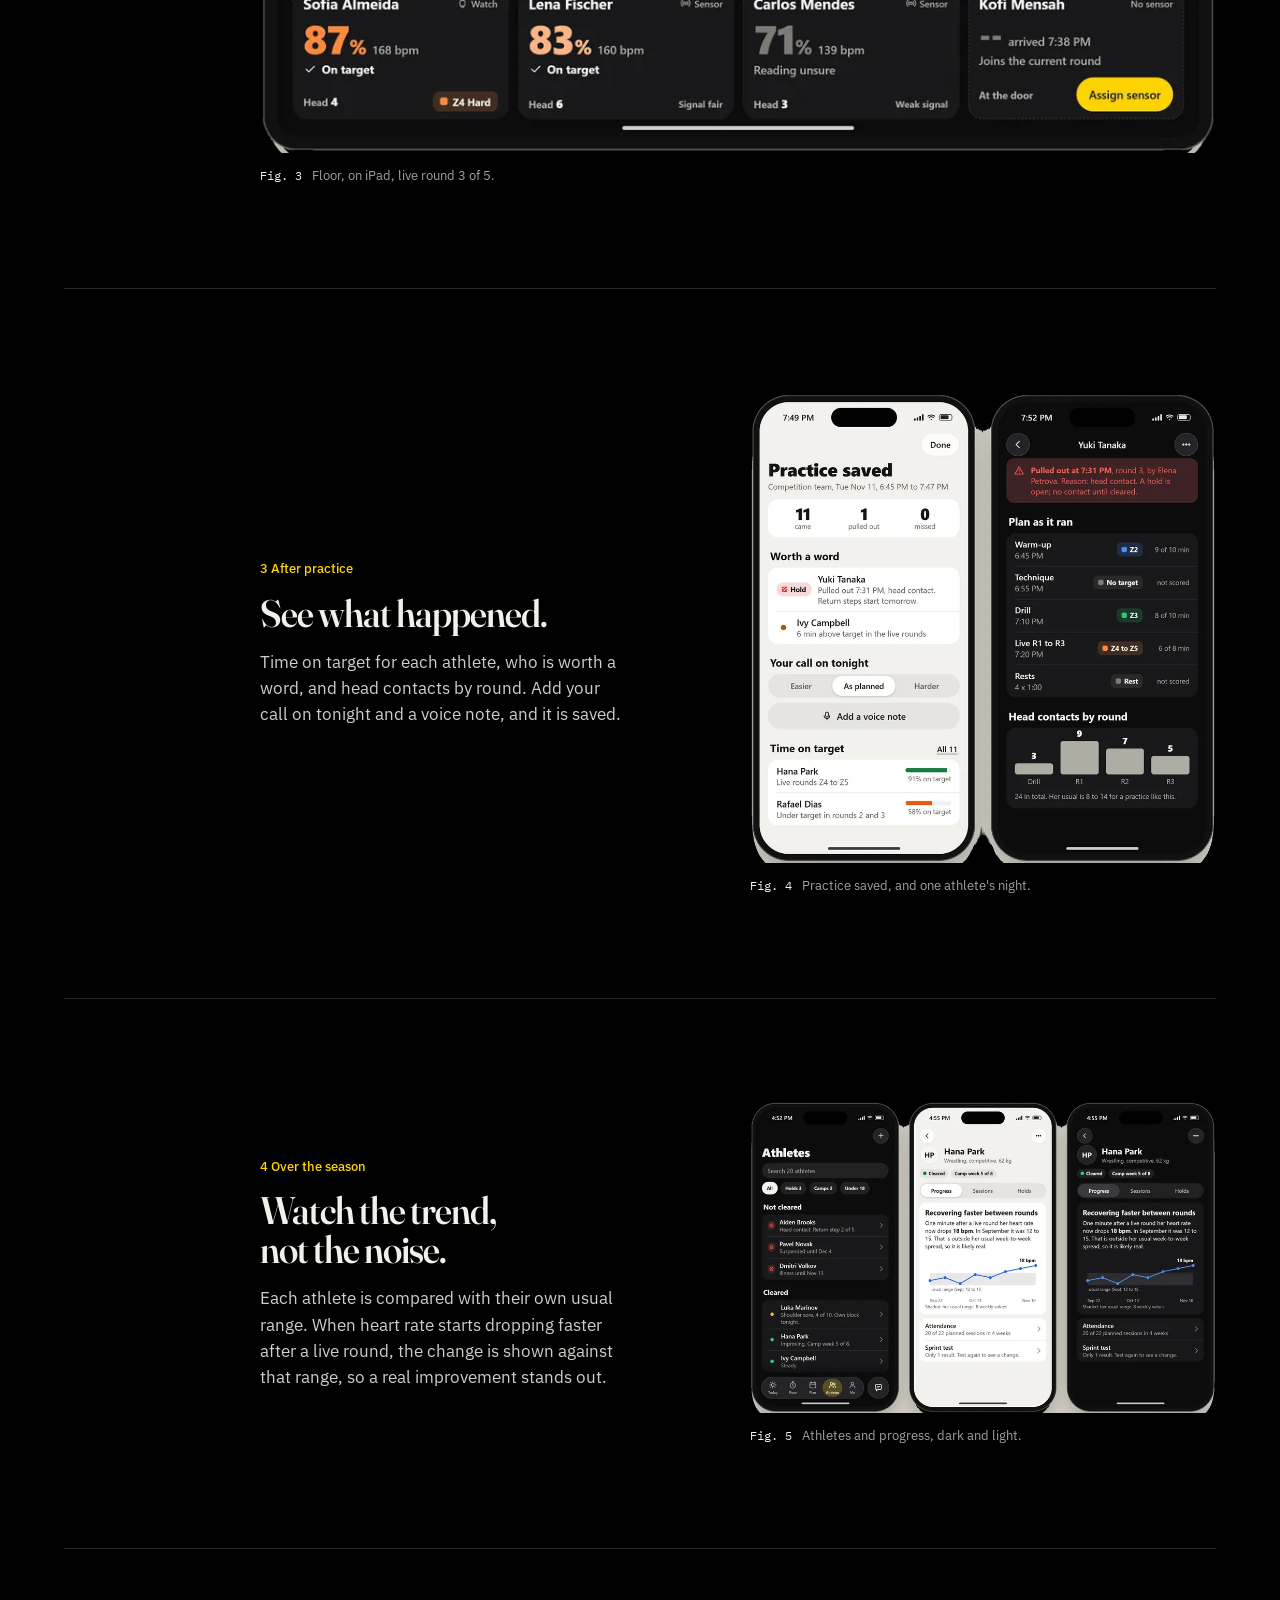
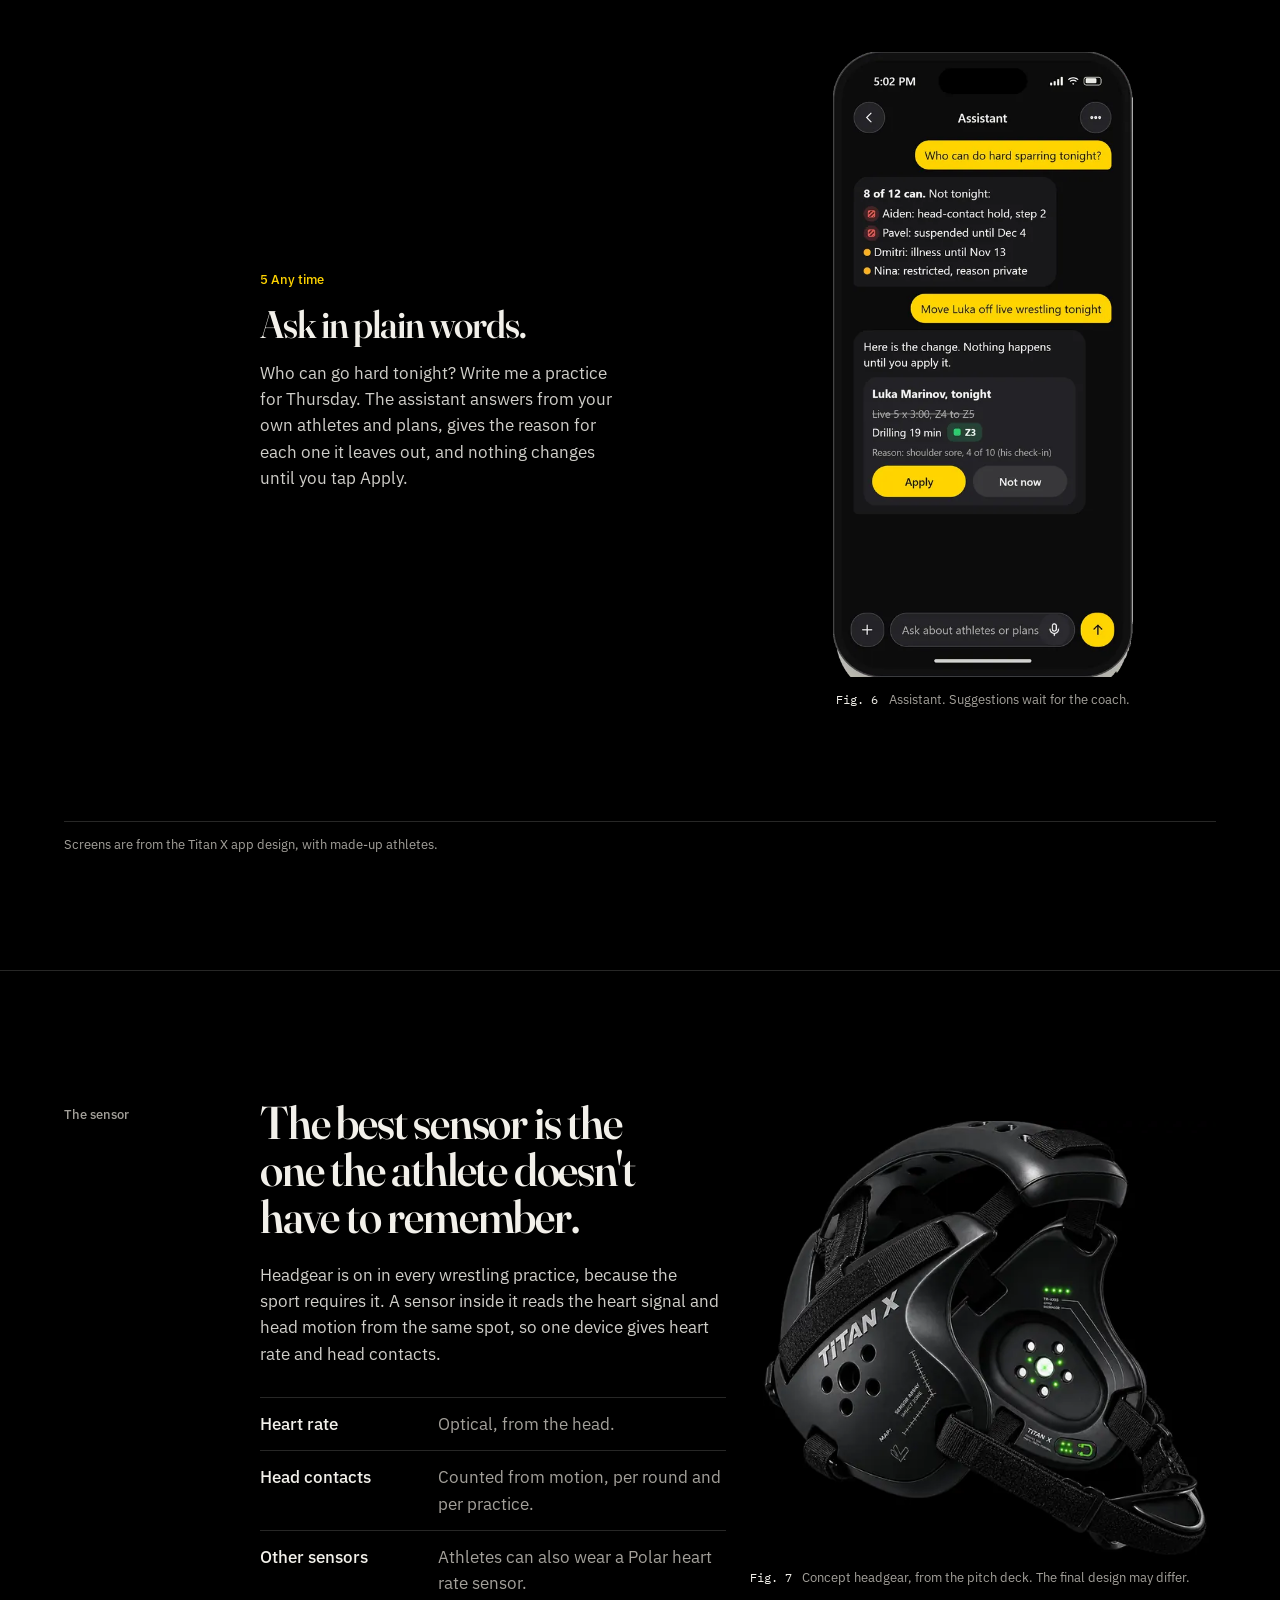
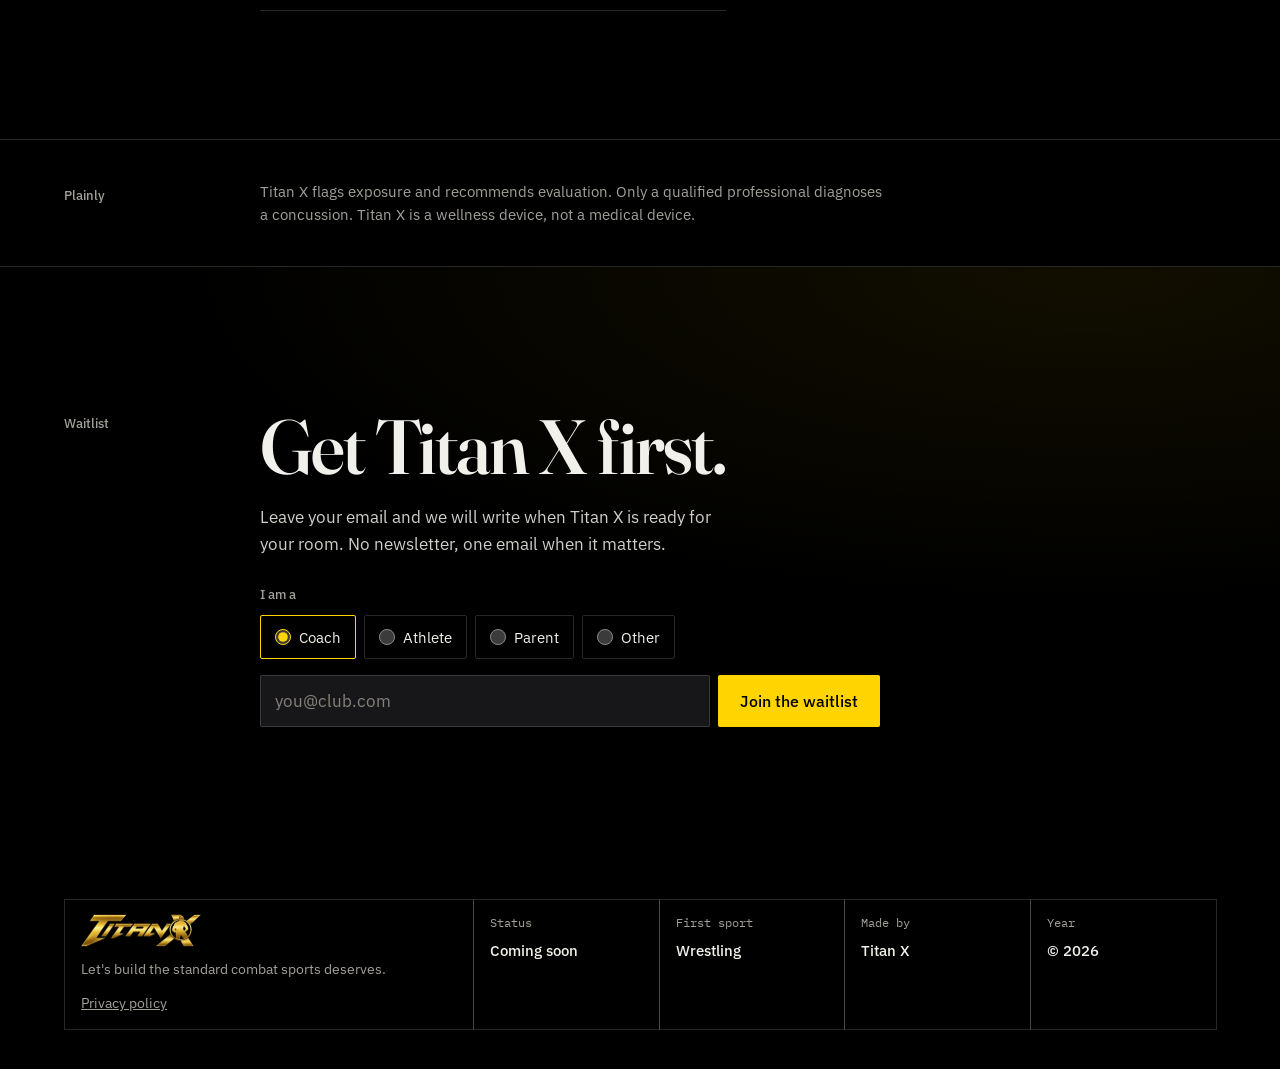
==== commit 6e964b13: "Privacy page tooling: Markdown to /privacy/ in the site design build-privacy.py converts the app's T" ====
--- a/index.html
+++ b/index.html
@@ -196,6 +196,7 @@
   <div class="tb-cell tb-name">
     <img src="img/logo-240.webp" width="120" height="34" alt="Titan X" loading="lazy">
     <p>Let's build the standard combat sports deserves.</p>
+    <p><a href="/privacy/">Privacy policy</a></p>
   </div>
   <div class="tb-cell"><span class="tb-k">Status</span><span class="tb-v">Coming soon</span></div>
   <div class="tb-cell"><span class="tb-k">First sport</span><span class="tb-v">Wrestling</span></div>
--- a/styles.css
+++ b/styles.css
@@ -213,6 +213,28 @@
 .roles label:has(input:checked) { border-color: var(--gold); }
 .roles label:has(input:focus-visible) { outline: 2px solid var(--gold); outline-offset: 2px; }
 
+/* ---------- Document pages (privacy) ---------- */
+.doc {
+  display: grid; grid-template-columns: repeat(12, minmax(0, 1fr)); column-gap: var(--gutter);
+  max-width: var(--max); margin-inline: auto; padding: 132px var(--margin) 96px;
+}
+.doc > .margin-note { grid-column: 1 / 3; }
+.doc-body { grid-column: 3 / 10; max-width: 68ch; }
+.doc-body h1 { font-size: clamp(40px, 5.4vw, 72px); margin-bottom: 28px; }
+.doc-body h2 { font-size: clamp(24px, 2.4vw, 32px); margin: 56px 0 14px; padding-top: 22px; border-top: 1px solid var(--line); }
+.doc-body h3 { font-size: 21px; margin: 32px 0 10px; }
+.doc-body p, .doc-body li { color: var(--chalk); opacity: .9; }
+.doc-body p + p { margin-top: 14px; }
+.doc-body ul, .doc-body ol { padding-left: 1.2em; margin: 14px 0 0; }
+.doc-body li + li { margin-top: 8px; }
+.doc-body li::marker { color: var(--ash); }
+.doc-body a { color: var(--gold); text-underline-offset: 3px; }
+.doc-body code { font-family: var(--mono); font-size: .88em; background: var(--plate); padding: 1px 5px; border-radius: var(--radius); }
+/* Blanks Mo must fill, and draft notes, are meant to be impossible to miss before publishing. */
+mark.blank { background: var(--gold); color: var(--gold-ink); padding: 0 4px; border-radius: var(--radius); font-weight: 500; }
+mark.confirm { background: none; color: var(--gold); border-bottom: 1px dashed var(--gold); }
+.titleblock a { color: inherit; }
+
 /* ---------- Footer: title block ---------- */
 .titleblock {
   max-width: var(--max); margin: 0 auto; padding: 0 var(--margin) 40px;
@@ -226,8 +248,9 @@
 
 /* ---------- Tablet and phone ---------- */
 @media (max-width: 900px) {
-  .problem, .practice-head, .gear, .care, .join, .step { grid-template-columns: minmax(0, 1fr); }
-  .problem > *, .practice-head > *, .gear > *, .care > *, .join > *, .step > *,
+  .problem, .practice-head, .gear, .care, .join, .step, .doc { grid-template-columns: minmax(0, 1fr); }
+  .doc { padding-top: 104px; }
+  .problem > *, .practice-head > *, .gear > *, .care > *, .join > *, .step > *, .doc > *,
   .step-wide .step-text, .step-wide .step-fig { grid-column: 1 / -1 !important; }
   .margin-note { padding-top: 0; margin-bottom: 14px; }
   .step-fig { margin-top: 36px; }
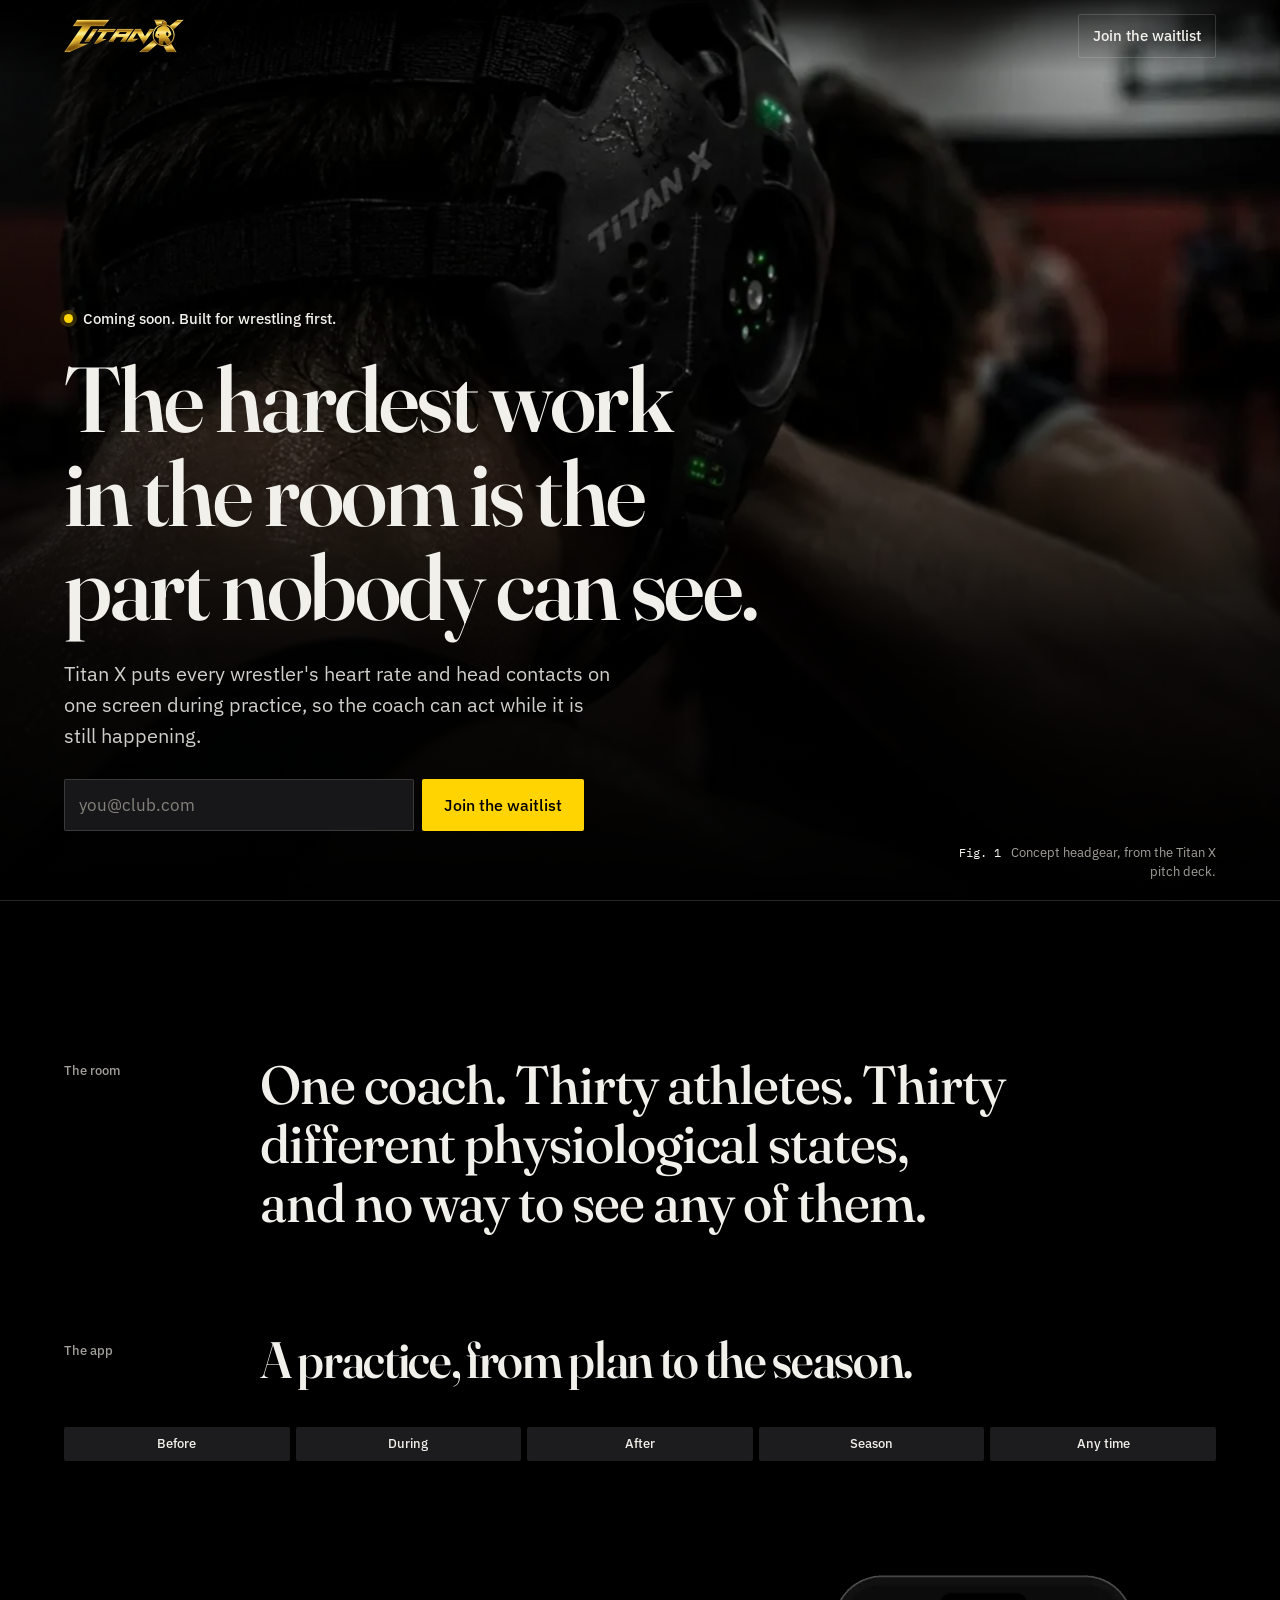
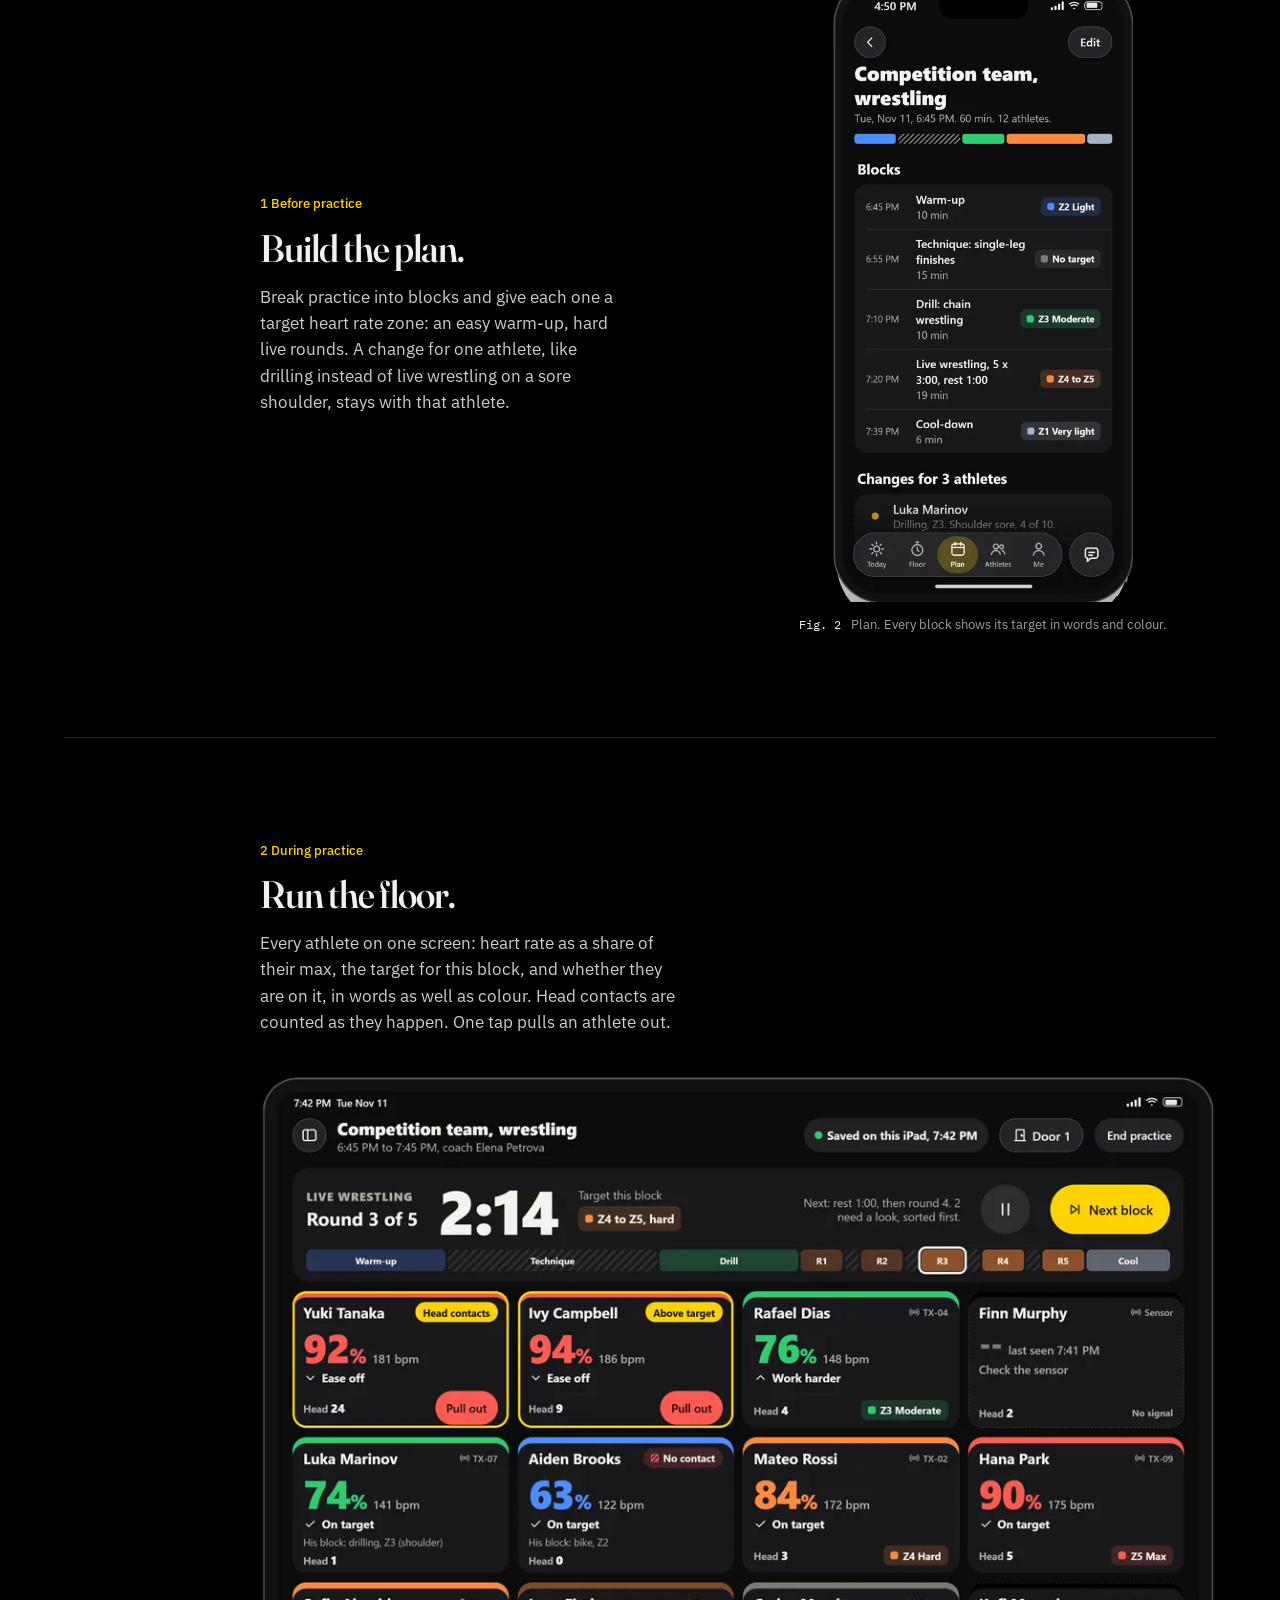
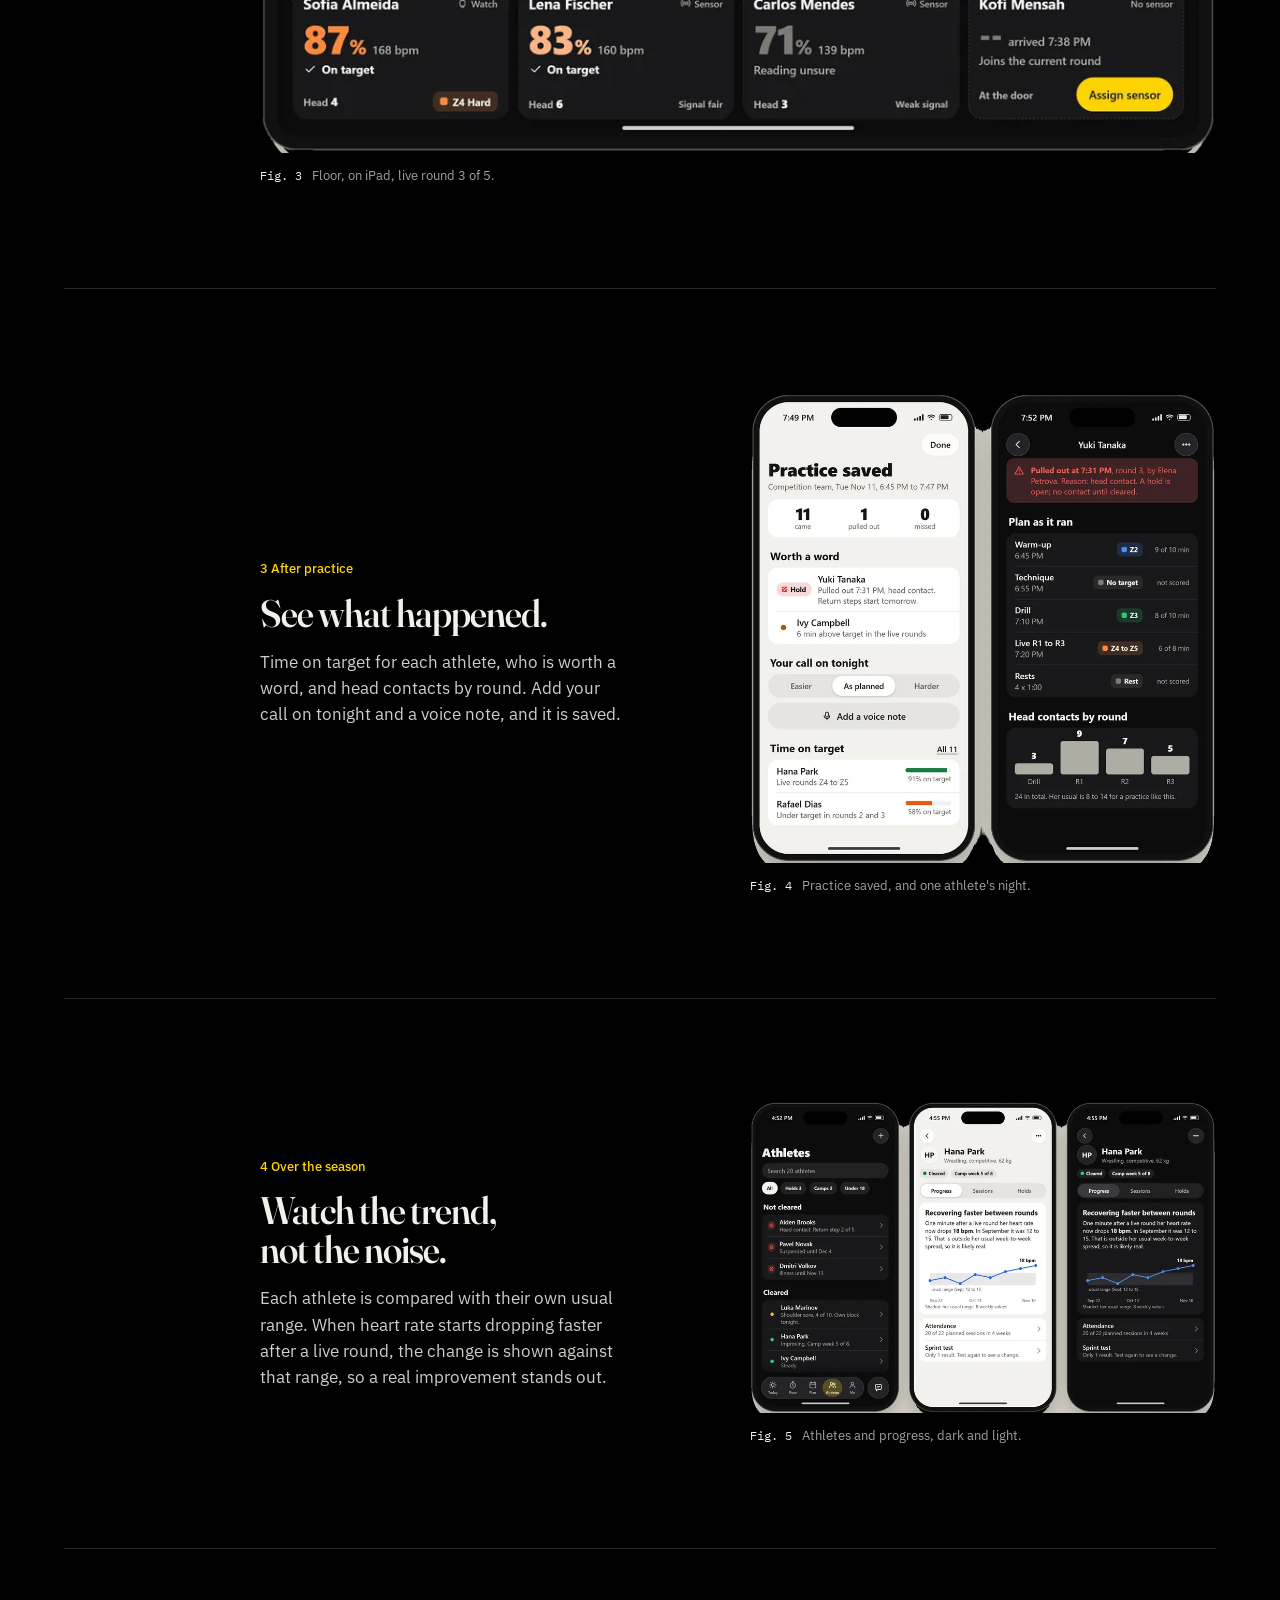
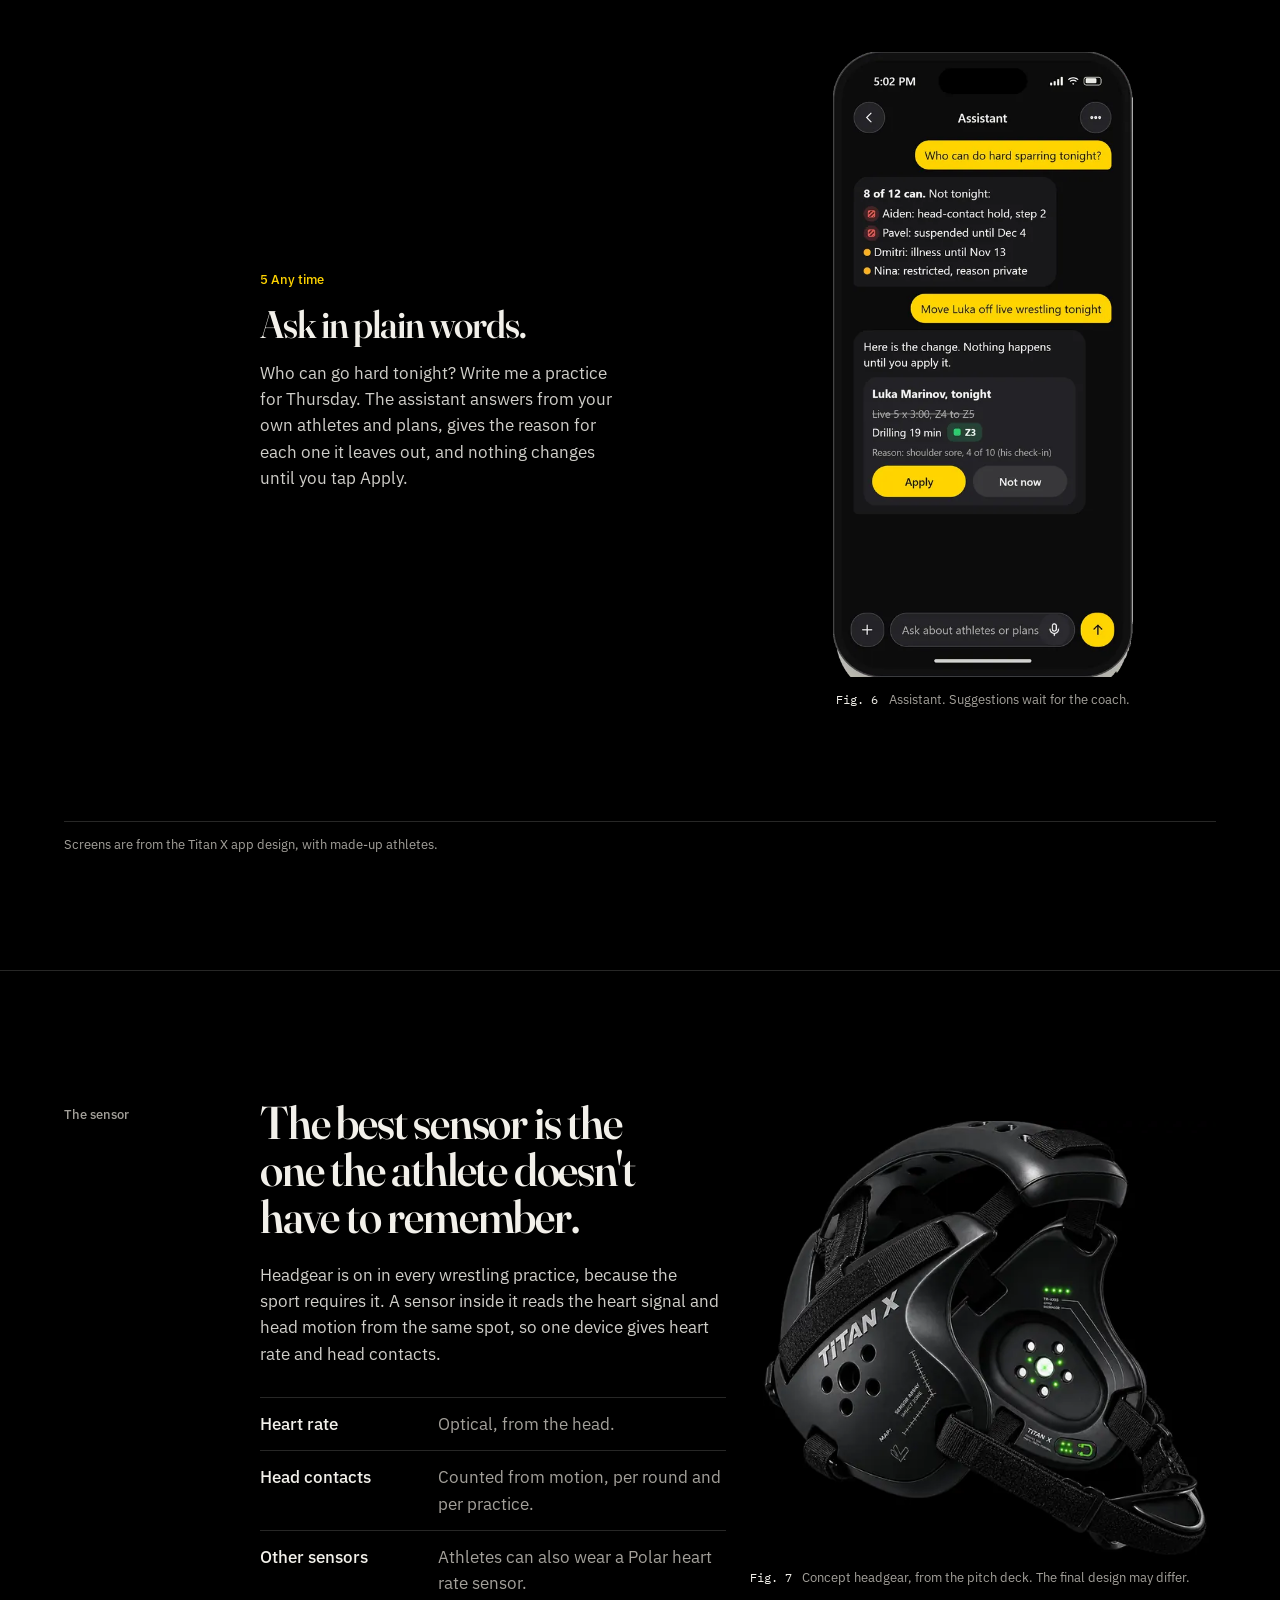
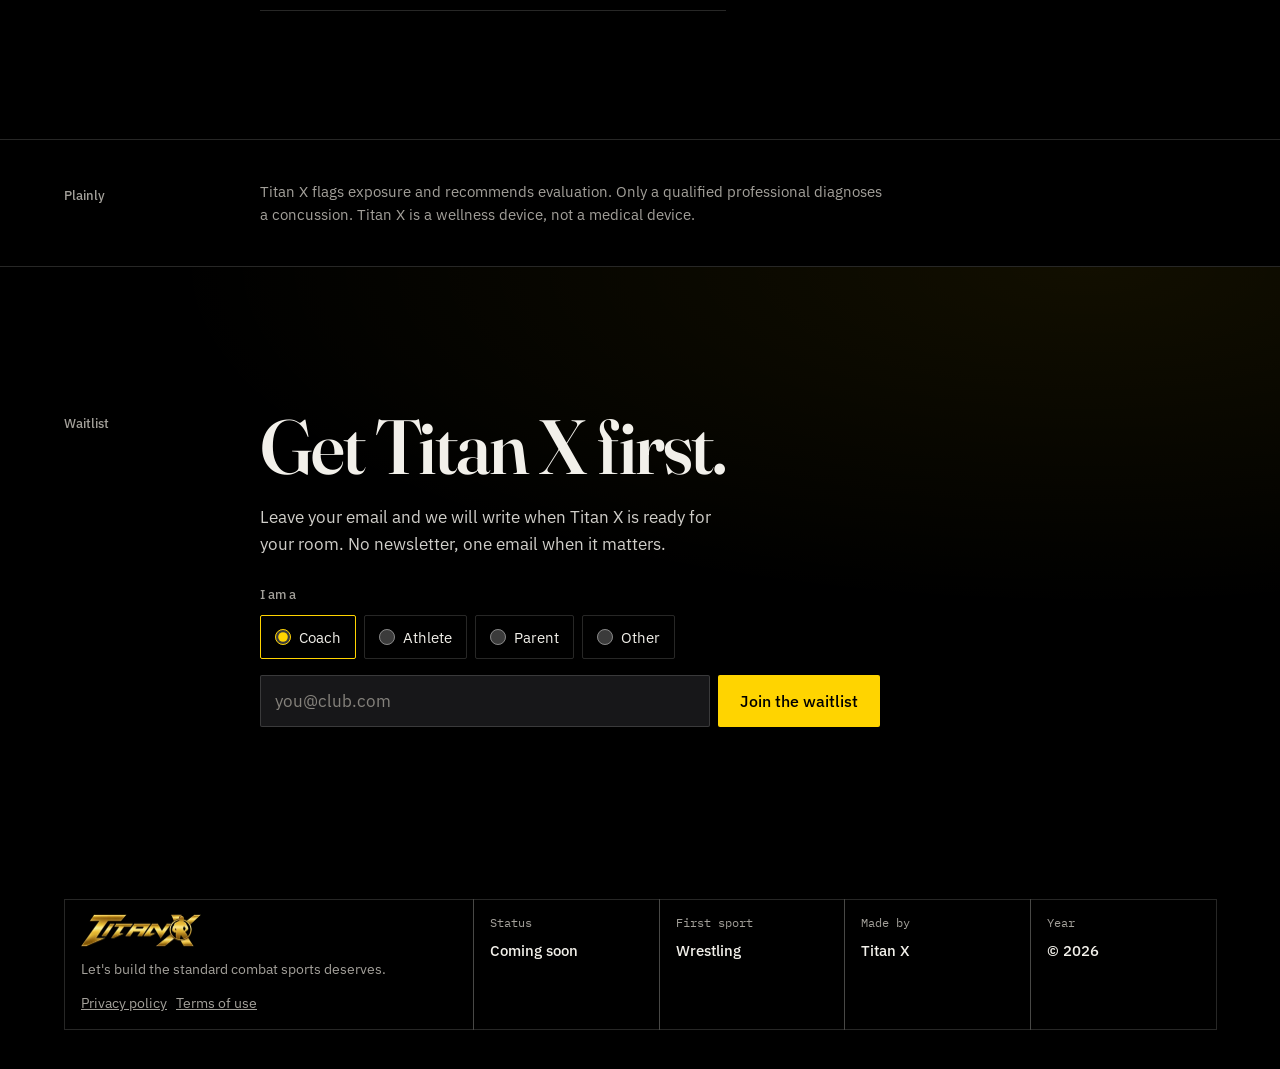
==== commit 2986f583: "Privacy policy and terms of use pages, relative links, noindex for the temporary GitHub preview Priv" ====
--- a/index.html
+++ b/index.html
@@ -6,6 +6,8 @@
 <title>Titan X | Coming soon</title>
 <meta name="description" content="Titan X puts every wrestler's heart rate and head contacts on one screen during practice, so the coach can act while it is still happening. Coming soon.">
 <meta name="theme-color" content="#000000">
+<!-- Temporary GitHub Pages preview: keep search engines out. Remove this line when the site moves to titanxgear.com. -->
+<meta name="robots" content="noindex">
 <link rel="canonical" href="https://titanxgear.com/">
 <meta property="og:type" content="website">
 <meta property="og:url" content="https://titanxgear.com/">
@@ -196,7 +198,7 @@
   <div class="tb-cell tb-name">
     <img src="img/logo-240.webp" width="120" height="34" alt="Titan X" loading="lazy">
     <p>Let's build the standard combat sports deserves.</p>
-    <p><a href="/privacy/">Privacy policy</a></p>
+    <p><a href="privacy/">Privacy policy</a> &nbsp; <a href="terms/">Terms of use</a></p>
   </div>
   <div class="tb-cell"><span class="tb-k">Status</span><span class="tb-v">Coming soon</span></div>
   <div class="tb-cell"><span class="tb-k">First sport</span><span class="tb-v">Wrestling</span></div>
--- a/styles.css
+++ b/styles.css
@@ -233,6 +233,8 @@
 /* Blanks Mo must fill, and draft notes, are meant to be impossible to miss before publishing. */
 mark.blank { background: var(--gold); color: var(--gold-ink); padding: 0 4px; border-radius: var(--radius); font-weight: 500; }
 mark.confirm { background: none; color: var(--gold); border-bottom: 1px dashed var(--gold); }
+.doc-status { display: inline-block; font-size: 14px; font-weight: 500; color: var(--gold); border: 1px solid var(--gold); border-radius: var(--radius); padding: 6px 10px; margin-bottom: 26px; }
+.doc-body .flag { display: block; margin: 0 0 18px; padding: 14px 16px; border-left: 3px solid var(--gold); background: rgba(255,212,0,.08); color: var(--chalk); font-size: 15px; line-height: 1.5; }
 .titleblock a { color: inherit; }
 
 /* ---------- Footer: title block ---------- */
